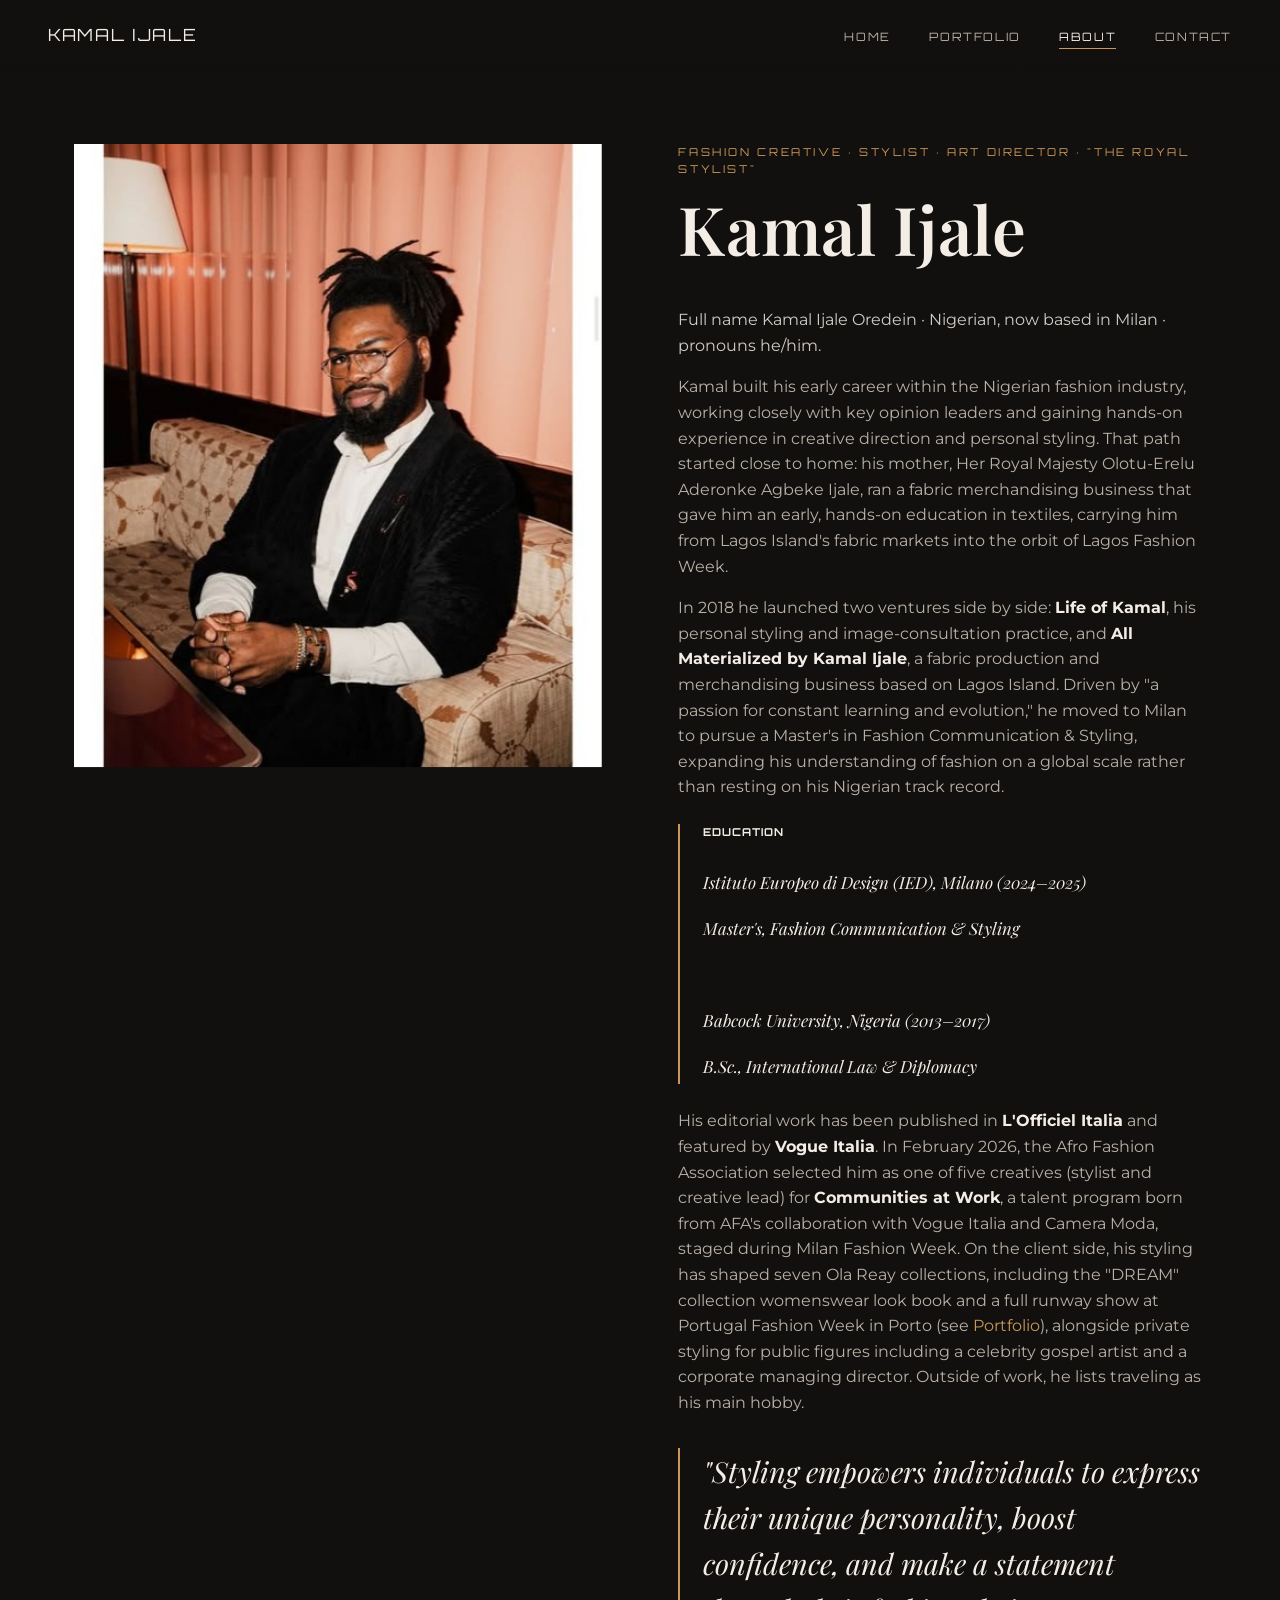
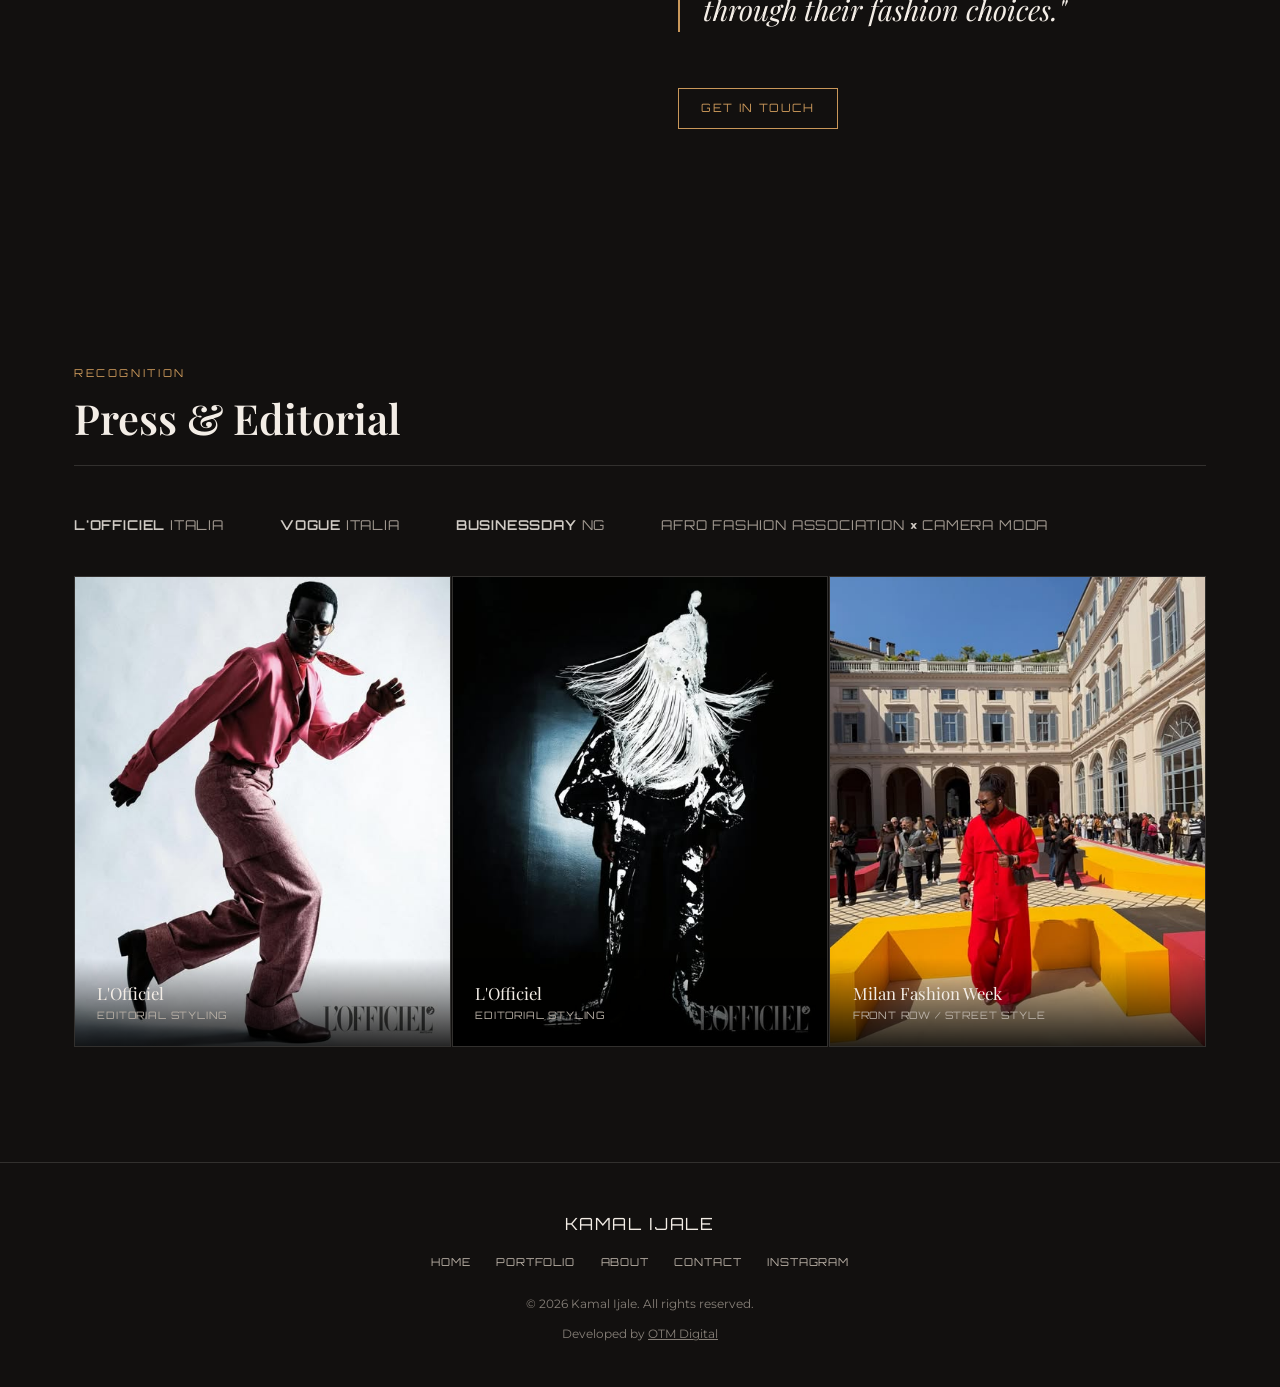
==== about.html @ d82d4bd0 "Remove internal sourcing/placeholder notes from public pages This site is becoming the official kama" ====
<!DOCTYPE html>
<html lang="en">
<head>
<meta charset="UTF-8">
<meta name="viewport" content="width=device-width, initial-scale=1.0">
<title>About Kamal Ijale</title>
<meta name="description" content="Kamal Ijale Oredein, known as 'The Royal Stylist,' is a Milan &amp; Lagos-based fashion creative, stylist and art director. Babcock University graduate, founder of Life of Kamal and All Materialized, featured in L'Officiel, Vogue Italia and BusinessDay NG.">
<link rel="preconnect" href="https://fonts.googleapis.com">
<link rel="preconnect" href="https://fonts.gstatic.com" crossorigin>
<link href="https://fonts.googleapis.com/css2?family=Playfair+Display:wght@500;600;700&family=Montserrat:wght@400;500;600&family=Orbitron:wght@500;600;700&display=swap" rel="stylesheet">
<link rel="icon" href="favicon.ico" sizes="any">
<link rel="icon" type="image/png" sizes="32x32" href="assets/favicon/favicon-32.png">
<link rel="icon" type="image/png" sizes="16x16" href="assets/favicon/favicon-16.png">
<link rel="apple-touch-icon" href="assets/favicon/apple-touch-icon.png">
<link rel="stylesheet" href="assets/css/style.css">
</head>
<body>

<header class="site-header is-solid">
  <a href="index.html" class="brand">Kamal Ijale</a>
  <nav>
    <ul class="nav-links">
      <li><a href="index.html">Home</a></li>
      <li><a href="portfolio.html">Portfolio</a></li>
      <li><a href="about.html" class="active">About</a></li>
      <li><a href="contact.html">Contact</a></li>
    </ul>
  </nav>
  <button class="nav-toggle" aria-label="Open menu" aria-expanded="false">☰</button>
</header>

<section style="padding-top:9rem;">
  <div class="container split">
    <img src="assets/img/kamal-portrait.jpeg" alt="Kamal Ijale, portrait from his Vogue Italia feature" loading="lazy">
    <div>
      <span class="eyebrow">Fashion Creative · Stylist · Art Director · "The Royal Stylist"</span>
      <h1>Kamal Ijale</h1>
      <p style="color:var(--ink); opacity:0.85;">Full name Kamal Ijale Oredein · Nigerian, now based in Milan · pronouns he/him.</p>

      <p>Kamal built his early career within the Nigerian fashion industry, working closely with key opinion leaders and gaining hands-on experience in creative direction and personal styling. That path started close to home: his mother, Her Royal Majesty Olotu-Erelu Aderonke Agbeke Ijale, ran a fabric merchandising business that gave him an early, hands-on education in textiles, carrying him from Lagos Island's fabric markets into the orbit of Lagos Fashion Week.</p>

      <p>In 2018 he launched two ventures side by side: <strong style="color:var(--ink);">Life of Kamal</strong>, his personal styling and image-consultation practice, and <strong style="color:var(--ink);">All Materialized by Kamal Ijale</strong>, a fabric production and merchandising business based on Lagos Island. Driven by "a passion for constant learning and evolution," he moved to Milan to pursue a Master's in Fashion Communication &amp; Styling, expanding his understanding of fashion on a global scale rather than resting on his Nigerian track record.</p>

      <div class="pull-quote" style="margin:1.5rem 0;">
        <strong style="color:var(--ink); display:block; font-family:var(--font-futuristic); font-size:0.68rem; letter-spacing:0.1em; text-transform:uppercase; font-style:normal; margin-bottom:0.8rem;">Education</strong>
        <span style="font-size:1.05rem;">Istituto Europeo di Design (IED), Milano (<em>2024–2025</em>)<br>Master's, Fashion Communication &amp; Styling</span>
        <br><br>
        <span style="font-size:1.05rem;">Babcock University, Nigeria (<em>2013–2017</em>)<br>B.Sc., International Law &amp; Diplomacy</span>
      </div>

      <p>His editorial work has been published in <strong style="color:var(--ink);">L'Officiel Italia</strong> and featured by <strong style="color:var(--ink);">Vogue Italia</strong>. In February 2026, the Afro Fashion Association selected him as one of five creatives (stylist and creative lead) for <strong style="color:var(--ink);">Communities at Work</strong>, a talent program born from AFA's collaboration with Vogue Italia and Camera Moda, staged during Milan Fashion Week. On the client side, his styling has shaped seven Ola Reay collections, including the "DREAM" collection womenswear look book and a full runway show at Portugal Fashion Week in Porto (see <a href="portfolio.html" style="color:var(--accent);">Portfolio</a>), alongside private styling for public figures including a celebrity gospel artist and a corporate managing director. Outside of work, he lists traveling as his main hobby.</p>

      <div class="pull-quote">"Styling empowers individuals to express their unique personality, boost confidence, and make a statement through their fashion choices."</div>

      <a href="contact.html" class="btn btn-accent" style="margin-top:1.5rem;">Get In Touch</a>
    </div>
  </div>
</section>

<section>
  <div class="container">
    <div class="section-head">
      <div>
        <span class="eyebrow">Recognition</span>
        <h2>Press &amp; Editorial</h2>
      </div>
    </div>
    <div class="press-strip" style="margin-bottom:2.5rem;">
      <span class="press-mark"><strong>L'OFFICIEL</strong> ITALIA</span>
      <span class="press-mark"><strong>VOGUE</strong> ITALIA</span>
      <span class="press-mark"><strong>BUSINESSDAY</strong> NG</span>
      <span class="press-mark">AFRO FASHION ASSOCIATION <strong>×</strong> CAMERA MODA</span>
    </div>
    <div class="work-grid">
      <a class="work-card" href="https://www.lofficielitalia.com/uomo/i-migliori-editoriali-moda-uomo-ied-milano-2025-styling" target="_blank" rel="noopener">
        <img src="assets/img/instagram/ig-01-jan05-a.jpg" alt="L'Officiel editorial styling" loading="lazy">
        <div class="work-caption">
          <div class="name">L'Officiel</div>
          <div class="role">Editorial Styling</div>
        </div>
      </a>
      <a class="work-card" href="https://www.lofficielitalia.com/uomo/i-migliori-editoriali-moda-uomo-ied-milano-2025-styling" target="_blank" rel="noopener">
        <img src="assets/img/instagram/ig-09-jan06-b.jpg" alt="L'Officiel editorial styling" loading="lazy">
        <div class="work-caption">
          <div class="name">L'Officiel</div>
          <div class="role">Editorial Styling</div>
        </div>
      </a>
      <a class="work-card" href="https://www.instagram.com/kamal.ijale/" target="_blank" rel="noopener">
        <img src="assets/img/instagram/ig-04-apr26.jpg" alt="Milan Fashion Week" loading="lazy">
        <div class="work-caption">
          <div class="name">Milan Fashion Week</div>
          <div class="role">Front Row / Street Style</div>
        </div>
      </a>
    </div>
  </div>
</section>

<footer class="site-footer">
  <div class="container">
    <span class="brand">Kamal Ijale</span>
    <ul class="foot-links">
      <li><a href="index.html">Home</a></li>
      <li><a href="portfolio.html">Portfolio</a></li>
      <li><a href="about.html">About</a></li>
      <li><a href="contact.html">Contact</a></li>
      <li><a href="https://www.instagram.com/kamal.ijale/" target="_blank" rel="noopener">Instagram</a></li>
    </ul>
    <p class="fine-print">© <span id="year"></span> Kamal Ijale. All rights reserved.</p>
    <p class="fine-print">Developed by <a href="https://www.otmdigital.online" target="_blank" rel="noopener" style="color:var(--ink-muted); text-decoration:underline;">OTM Digital</a></p>
  </div>
</footer>

<script>document.getElementById('year').textContent = new Date().getFullYear();</script>
<script src="assets/js/main.js"></script>
</body>
</html>
---- assets/css/style.css ----
/* ==========================================================================
   KAMAL IJALE — modernized static rebuild
   Design system:
   - Palette: near-black ground (#12100f), warm off-white text (#f3ede6),
     terracotta/gold accent (#c9975a), muted graphite for secondary text.
   - Type: "Playfair Display" (display/headlines) + "Montserrat" (body/UI)
     — carried over from the original Astra/Elementor build's font choices —
     plus "Orbitron" as a futuristic accent face on UI chrome (nav, labels,
     buttons, stat numbers) for a high-fashion-meets-tech edge.
   - Editorial, full-bleed photography, generous whitespace, thin rules.
   ========================================================================== */

:root {
  --ground: #12100f;
  --ground-raised: #1a1613;
  --ink: #f3ede6;
  --ink-muted: #b9b0a6;
  --accent: #c9975a;
  --rule: rgba(243, 237, 230, 0.14);
  --font-display: "Playfair Display", "Times New Roman", serif;
  --font-body: "Montserrat", -apple-system, BlinkMacSystemFont, sans-serif;
  --font-futuristic: "Orbitron", "Montserrat", -apple-system, sans-serif;
  --container: 1180px;
}

* { box-sizing: border-box; }
html { scroll-behavior: smooth; }

body {
  margin: 0;
  background: var(--ground);
  color: var(--ink);
  font-family: var(--font-body);
  font-weight: 400;
  line-height: 1.6;
  -webkit-font-smoothing: antialiased;
}

img { max-width: 100%; display: block; }

a { color: inherit; text-decoration: none; }

.container {
  max-width: var(--container);
  margin: 0 auto;
  padding: 0 1.5rem;
}

h1, h2, h3, h4 {
  font-family: var(--font-display);
  font-weight: 600;
  line-height: 1.15;
  margin: 0 0 0.6em;
}

h1 { font-size: clamp(2.4rem, 6vw, 4.2rem); letter-spacing: 0.01em; }
h2 { font-size: clamp(1.8rem, 3.6vw, 2.6rem); }
h3 { font-size: 1.25rem; }

p { margin: 0 0 1em; color: var(--ink-muted); }

.eyebrow {
  display: inline-block;
  font-family: var(--font-futuristic);
  font-size: 0.68rem;
  letter-spacing: 0.24em;
  text-transform: uppercase;
  color: var(--accent);
  margin-bottom: 1em;
}

.btn {
  display: inline-flex;
  align-items: center;
  gap: 0.6em;
  padding: 0.9em 1.9em;
  border: 1px solid var(--ink);
  color: var(--ink);
  font-family: var(--font-futuristic);
  font-size: 0.72rem;
  letter-spacing: 0.14em;
  text-transform: uppercase;
  transition: background 0.25s ease, color 0.25s ease, border-color 0.25s ease;
}
.btn:hover { background: var(--ink); color: var(--ground); }
.btn-accent { border-color: var(--accent); color: var(--accent); }
.btn-accent:hover { background: var(--accent); color: var(--ground); border-color: var(--accent); }

/* ---------- Header ---------- */
.site-header {
  position: fixed;
  top: 0; left: 0; right: 0;
  z-index: 100;
  display: flex;
  align-items: center;
  justify-content: space-between;
  padding: 1.4rem clamp(1.5rem, 4vw, 3rem);
  background: linear-gradient(to bottom, rgba(18,16,15,0.85), transparent);
}
.site-header.is-solid { background: var(--ground); border-bottom: 1px solid var(--rule); }

.brand {
  font-family: var(--font-futuristic);
  font-size: 1.05rem;
  letter-spacing: 0.1em;
  text-transform: uppercase;
}

.nav-links {
  display: flex;
  gap: 2.4rem;
  list-style: none;
  margin: 0; padding: 0;
}
.nav-links a {
  font-family: var(--font-futuristic);
  font-size: 0.72rem;
  letter-spacing: 0.14em;
  text-transform: uppercase;
  color: var(--ink-muted);
  padding-bottom: 4px;
  border-bottom: 1px solid transparent;
}
.nav-links a:hover, .nav-links a.active {
  color: var(--ink);
  border-color: var(--accent);
}

.nav-toggle {
  display: none;
  background: none; border: none; color: var(--ink);
  font-size: 1.6rem; cursor: pointer;
}

@media (max-width: 860px) {
  .nav-links {
    position: fixed;
    inset: 0;
    background: var(--ground);
    flex-direction: column;
    align-items: center;
    justify-content: center;
    gap: 2rem;
    transform: translateY(-100%);
    transition: transform 0.35s ease;
  }
  .nav-links.is-open { transform: translateY(0); }
  .nav-links a { font-size: 1rem; }
  .nav-toggle { display: block; z-index: 101; }
}

/* ---------- Hero ---------- */
/* hero.jpeg (1440x1920, portrait) is Kamal mid-stride in a fringed knit and
   white eyelet trousers, from his own Instagram carousel. He sits slightly
   right of center horizontally (~64%) with his face/torso around 20-30%
   down the frame. On wide desktop viewports the crop is height-constrained
   (shows a horizontal band); "60% 28%" keeps that band on his face rather
   than the ceiling rig above or his legs below. On tall mobile viewports
   the crop is width-constrained instead, and 60% keeps him just off-center
   rather than dead-centered. */
.hero {
  position: relative;
  min-height: 100vh;
  display: flex;
  align-items: flex-end;
  background-size: cover;
  background-position: 60% 28%;
  overflow: hidden;
}
.hero::after {
  content: "";
  position: absolute; inset: 0;
  background: linear-gradient(to top, rgba(18,16,15,0.96) 0%, rgba(18,16,15,0.55) 55%, rgba(18,16,15,0.6) 100%);
}
.hero-content {
  position: relative;
  z-index: 2;
  padding: 0 clamp(1.5rem, 4vw, 3rem) 5rem;
  max-width: 760px;
}
.hero-content .eyebrow {
  color: var(--accent);
  text-shadow: 0 2px 10px rgba(0, 0, 0, 0.9), 0 0 2px rgba(0, 0, 0, 0.85);
}
.hero-content p { color: var(--ink); opacity: 0.85; max-width: 46ch; }

/* ---------- Section scaffolding ---------- */
section { padding: clamp(4rem, 9vw, 7.5rem) 0; }
.section-head {
  display: flex;
  flex-wrap: wrap;
  align-items: flex-end;
  justify-content: space-between;
  gap: 1.5rem;
  margin-bottom: 3rem;
  border-bottom: 1px solid var(--rule);
  padding-bottom: 1.5rem;
}
.section-head h2 { margin: 0; }

/* ---------- Testimonials ---------- */
.testimonial-grid {
  display: grid;
  grid-template-columns: repeat(3, 1fr);
  gap: 2.5rem;
}
.testimonial-card {
  border-top: 2px solid var(--accent);
  padding-top: 1.4rem;
}
.testimonial-card .rating {
  font-family: var(--font-futuristic);
  font-size: 0.72rem;
  letter-spacing: 0.1em;
  color: var(--accent);
  margin-bottom: 1rem;
  display: block;
}
.testimonial-card .quote {
  font-family: var(--font-display);
  font-style: italic;
  font-size: 1.05rem;
  line-height: 1.5;
  color: var(--ink);
  margin-bottom: 1.2rem;
}
.testimonial-card .author {
  font-family: var(--font-futuristic);
  font-size: 0.68rem;
  letter-spacing: 0.08em;
  text-transform: uppercase;
  color: var(--ink-muted);
}
@media (max-width: 860px) {
  .testimonial-grid { grid-template-columns: 1fr; gap: 2rem; }
}

/* ---------- Client / work grid ---------- */
/* Note: the container has no background of its own (an odd item count would
   otherwise leave a trailing empty grid cell showing a stray colored box —
   the divider lines below come from each card's own border instead). */
.work-grid {
  display: grid;
  grid-template-columns: repeat(3, 1fr);
  gap: 1px;
}
.work-card {
  position: relative;
  background: var(--ground);
  aspect-ratio: 4 / 5;
  overflow: hidden;
  border: 1px solid var(--rule);
}
.work-card img {
  width: 100%; height: 100%; object-fit: cover;
  transition: transform 0.6s ease;
}
.work-card:hover img { transform: scale(1.06); }
.work-card .work-caption {
  position: absolute; left: 0; right: 0; bottom: 0;
  padding: 1.4rem;
  background: linear-gradient(to top, rgba(0,0,0,0.85), transparent);
}
.work-caption .name { font-family: var(--font-display); font-size: 1.05rem; }
.work-caption .role { font-family: var(--font-futuristic); font-size: 0.64rem; letter-spacing: 0.08em; text-transform: uppercase; color: var(--ink-muted); }

@media (max-width: 900px) {
  .work-grid { grid-template-columns: repeat(2, 1fr); }
}
@media (max-width: 560px) {
  .work-grid { grid-template-columns: 1fr; }
}

/* ---------- Portfolio filter (portfolio page) ---------- */
.filter-bar {
  display: flex;
  flex-wrap: wrap;
  gap: 0.6rem 1rem;
  margin-bottom: 2.5rem;
}
.filter-bar button {
  background: none;
  border: 1px solid var(--rule);
  color: var(--ink-muted);
  font-family: var(--font-futuristic);
  font-size: 0.66rem;
  letter-spacing: 0.1em;
  text-transform: uppercase;
  padding: 0.6em 1.2em;
  cursor: pointer;
  transition: border-color 0.2s ease, color 0.2s ease;
}
.filter-bar button.active,
.filter-bar button:hover { color: var(--ink); border-color: var(--accent); }

/* ---------- About / split layout ---------- */
/* align-items:start (not center) so the image sits flush with the top of
   the text column instead of being vertically centered against it — on
   longer bios (About page) a centered short image drifts noticeably far
   down the section. The image also sticks while the text scrolls past it,
   on viewports tall enough to fit it. */
.split {
  display: grid;
  grid-template-columns: 1fr 1fr;
  gap: clamp(2rem, 6vw, 5rem);
  align-items: start;
}
.split img {
  width: 100%;
  position: sticky;
  top: 6rem;
}
@media (max-width: 860px) {
  .split { grid-template-columns: 1fr; }
  .split img { position: static; }
}

.placeholder-note {
  border: 1px dashed var(--rule);
  padding: 1.2rem 1.4rem;
  font-size: 0.85rem;
  color: var(--ink-muted);
  background: var(--ground-raised);
}

/* ---------- Contact ---------- */
.contact-grid {
  display: grid;
  grid-template-columns: 1fr 1fr;
  gap: clamp(2rem, 6vw, 5rem);
}
@media (max-width: 860px) {
  .contact-grid { grid-template-columns: 1fr; }
}
.contact-item { margin-bottom: 2rem; }
.contact-item .label {
  font-family: var(--font-futuristic);
  font-size: 0.66rem; letter-spacing: 0.14em; text-transform: uppercase;
  color: var(--accent); margin-bottom: 0.4em; display: block;
}

form.contact-form { display: flex; flex-direction: column; gap: 1.2rem; }
form.contact-form label {
  font-family: var(--font-futuristic);
  font-size: 0.66rem; letter-spacing: 0.1em; text-transform: uppercase; color: var(--ink-muted);
}
form.contact-form input,
form.contact-form textarea {
  width: 100%;
  background: var(--ground-raised);
  border: 1px solid var(--rule);
  color: var(--ink);
  font-family: var(--font-body);
  padding: 0.9em 1em;
  margin-top: 0.5em;
}
form.contact-form input:focus,
form.contact-form textarea:focus {
  outline: none;
  border-color: var(--accent);
}
form.contact-form button { align-self: flex-start; cursor: pointer; }
.form-status { font-size: 0.85rem; color: var(--accent); min-height: 1.2em; }

/* ---------- Stats strip ---------- */
.stats-strip {
  display: flex;
  flex-wrap: wrap;
  gap: 2.5rem 4rem;
  padding: 2rem 0;
  border-top: 1px solid var(--rule);
  border-bottom: 1px solid var(--rule);
}
.stat { min-width: 140px; }
.stat .stat-num {
  font-family: var(--font-futuristic);
  font-size: 1.9rem;
  color: var(--accent);
  display: block;
}
.stat .stat-label {
  font-family: var(--font-futuristic);
  font-size: 0.66rem;
  letter-spacing: 0.1em;
  text-transform: uppercase;
  color: var(--ink-muted);
}

/* ---------- Press marks ---------- */
.press-strip {
  display: flex;
  flex-wrap: wrap;
  align-items: center;
  gap: 2.5rem 3.5rem;
}
.press-mark {
  font-family: var(--font-futuristic);
  font-size: 0.85rem;
  letter-spacing: 0.06em;
  color: var(--ink-muted);
  opacity: 0.85;
  white-space: nowrap;
}
.press-mark strong { color: var(--ink); font-weight: 600; }

/* ---------- Services ---------- */
.services-grid {
  display: grid;
  grid-template-columns: repeat(3, 1fr);
  gap: 2.5rem;
}
.service-card {
  border-top: 2px solid var(--accent);
  padding-top: 1.4rem;
}
.service-card .num {
  font-family: var(--font-futuristic);
  color: var(--ink-muted);
  font-size: 0.85rem;
  opacity: 0.6;
}
@media (max-width: 860px) {
  .services-grid { grid-template-columns: 1fr; gap: 2rem; }
}

/* ---------- Instagram grid ---------- */
/* Same fix as .work-grid above: no container background, so a non-multiple
   photo count (5 photos in a 2-col mobile layout, etc.) never leaves a
   stray colored box in the trailing empty cell. */
.instagram-grid {
  display: grid;
  grid-template-columns: repeat(5, 1fr);
  gap: 1px;
}
.instagram-grid .ig-card {
  position: relative;
  aspect-ratio: 1 / 1;
  overflow: hidden;
  background: var(--ground);
  border: 1px solid var(--rule);
}
.instagram-grid .ig-card img {
  width: 100%; height: 100%; object-fit: cover;
  transition: transform 0.5s ease, opacity 0.5s ease;
}
.instagram-grid .ig-card:hover img { transform: scale(1.08); opacity: 0.85; }
.instagram-grid .ig-card::after {
  content: "↗ Instagram";
  position: absolute; inset: auto 0 0.8rem 0;
  text-align: center;
  font-size: 0.68rem;
  letter-spacing: 0.08em;
  text-transform: uppercase;
  color: var(--ink);
  opacity: 0;
  transition: opacity 0.3s ease;
}
.instagram-grid .ig-card:hover::after { opacity: 1; }

@media (max-width: 900px) {
  .instagram-grid { grid-template-columns: repeat(3, 1fr); }
}
@media (max-width: 560px) {
  .instagram-grid { grid-template-columns: repeat(2, 1fr); }
}

/* ---------- Pull quote ---------- */
.pull-quote {
  font-family: var(--font-display);
  font-size: clamp(1.3rem, 2.6vw, 1.8rem);
  color: var(--ink);
  border-left: 2px solid var(--accent);
  padding-left: 1.4rem;
  margin: 2rem 0;
  font-style: italic;
}

/* ---------- Footer ---------- */
footer.site-footer {
  border-top: 1px solid var(--rule);
  padding: 3rem 0 2rem;
  text-align: center;
}
footer.site-footer .brand { display: block; margin-bottom: 1rem; }
footer.site-footer .foot-links {
  display: flex; justify-content: center; gap: 1.6rem;
  list-style: none; padding: 0; margin: 0 0 1.5rem;
  font-family: var(--font-futuristic);
  font-size: 0.68rem; letter-spacing: 0.08em; text-transform: uppercase;
  color: var(--ink-muted);
}
footer.site-footer .fine-print {
  font-size: 0.72rem; color: var(--ink-muted); opacity: 0.7;
}
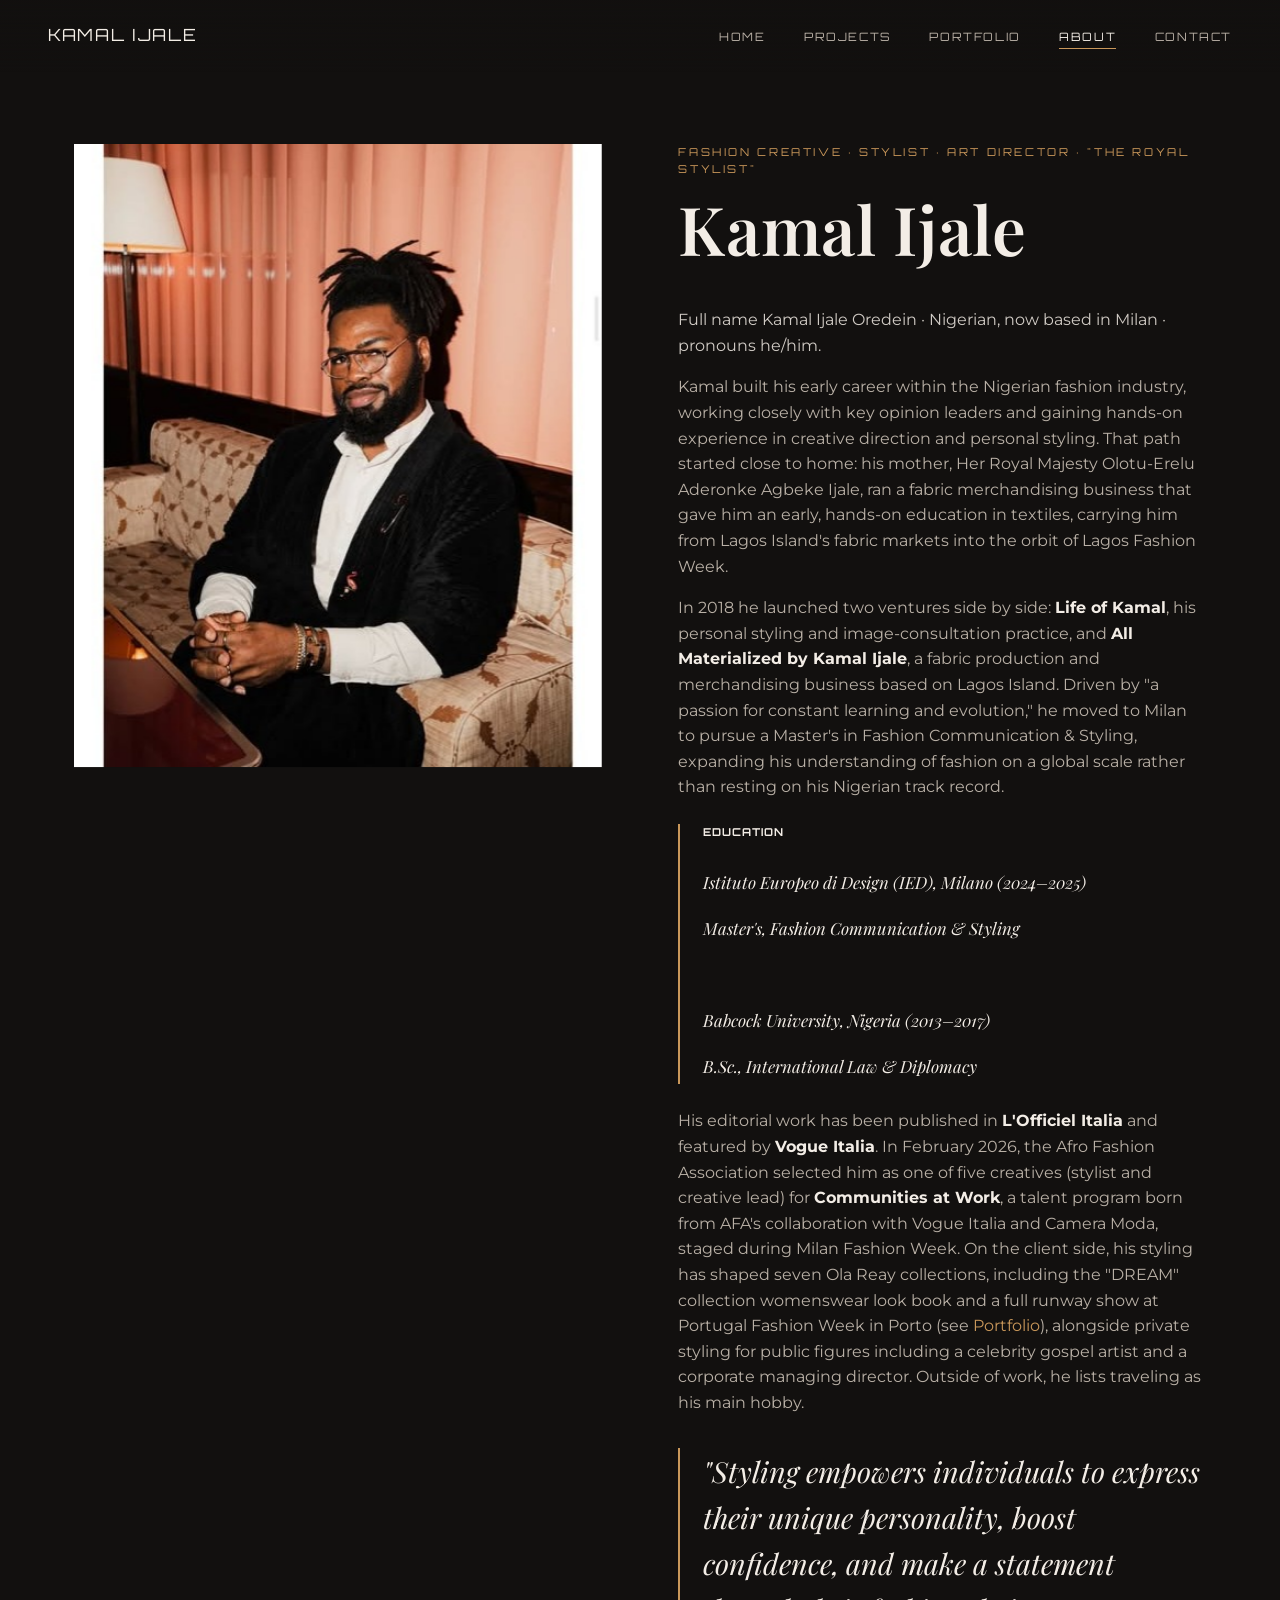
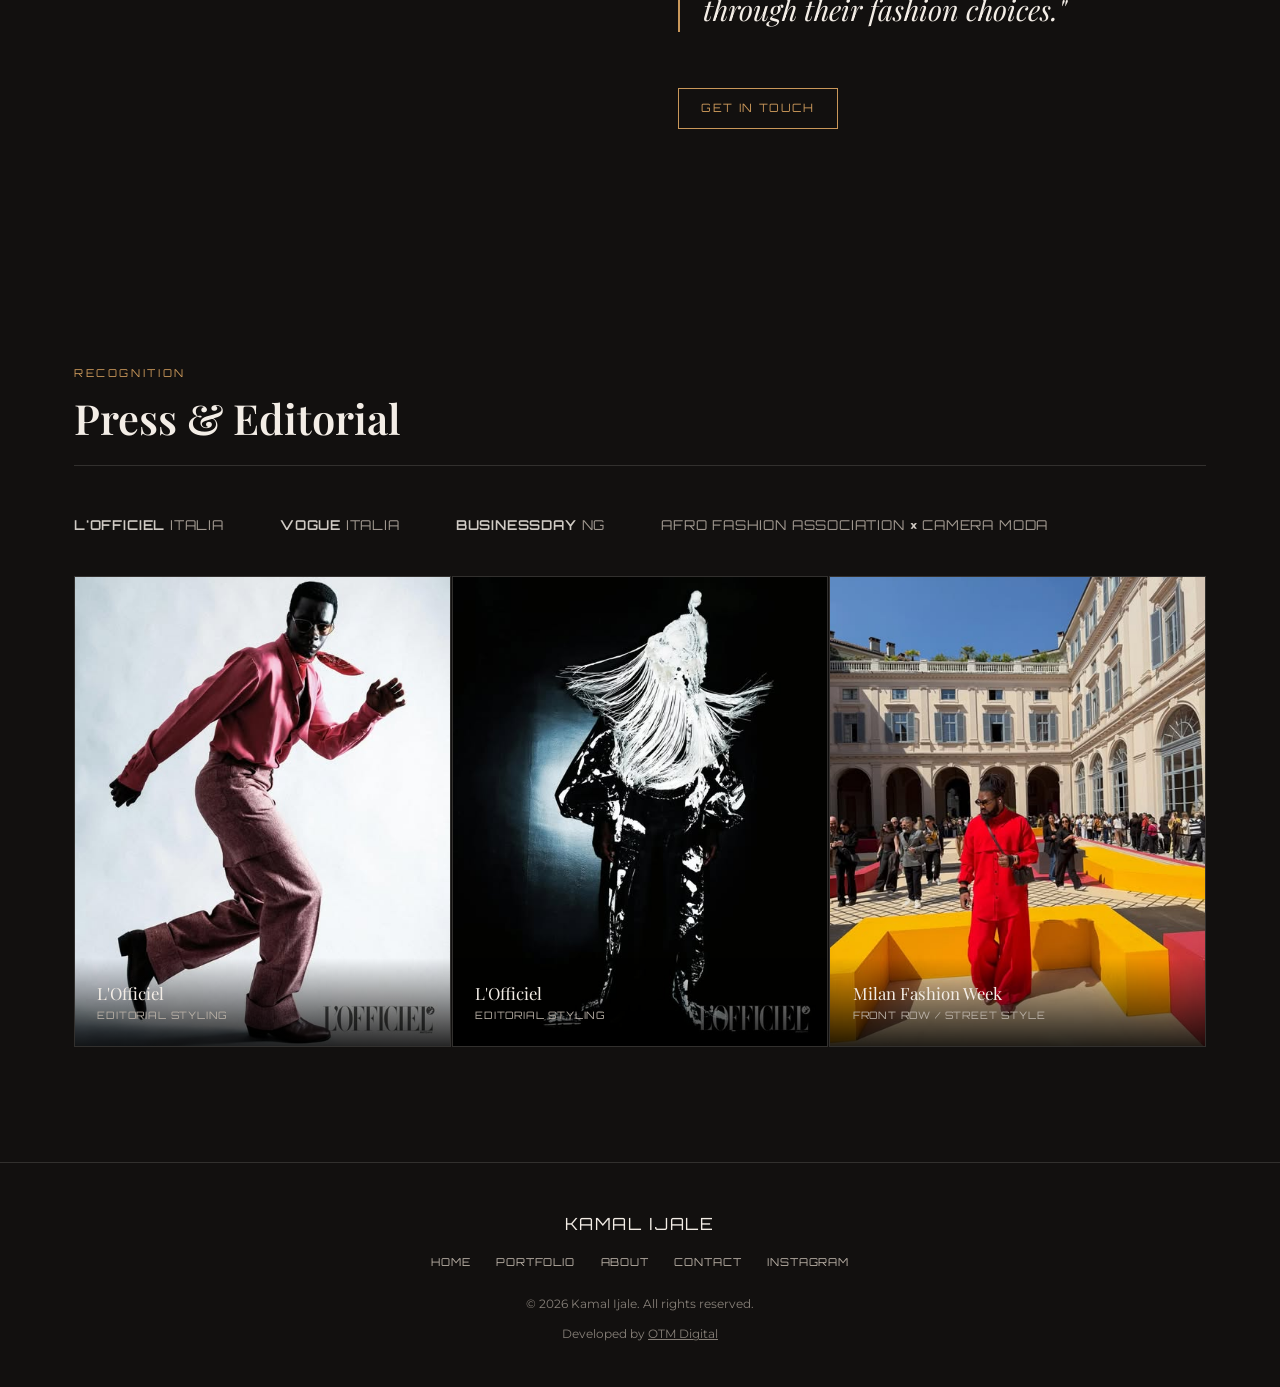
==== commit 6b37a96f: "Add Projects dropdown to navbar (L'Officiel, Vogue, Brands, Personal Style) - Add a 'Projects' item " ====
--- a/about.html
+++ b/about.html
@@ -21,6 +21,15 @@
   <nav>
     <ul class="nav-links">
       <li><a href="index.html">Home</a></li>
+      <li class="has-dropdown">
+        <a href="index.html#l-officiel">Projects</a>
+        <ul class="dropdown-menu">
+          <li><a href="index.html#l-officiel">L'Officiel</a></li>
+          <li><a href="index.html#vogue">Vogue</a></li>
+          <li><a href="index.html#brands">Brands</a></li>
+          <li><a href="index.html#personal-style">Personal Style</a></li>
+        </ul>
+      </li>
       <li><a href="portfolio.html">Portfolio</a></li>
       <li><a href="about.html" class="active">About</a></li>
       <li><a href="contact.html">Contact</a></li>
--- a/assets/css/style.css
+++ b/assets/css/style.css
@@ -125,6 +125,30 @@
   color: var(--ink);
   border-color: var(--accent);
 }
+
+.has-dropdown { position: relative; }
+.dropdown-menu {
+  list-style: none;
+  margin: 0; padding: 0.9rem 1.2rem;
+  position: absolute;
+  top: 100%;
+  left: 50%;
+  transform: translateX(-50%) translateY(6px);
+  display: flex;
+  flex-direction: column;
+  gap: 0.8rem;
+  min-width: 170px;
+  background: var(--ground);
+  border: 1px solid var(--rule);
+  opacity: 0;
+  visibility: hidden;
+  transition: opacity 0.15s ease;
+}
+.has-dropdown:hover .dropdown-menu {
+  opacity: 1;
+  visibility: visible;
+}
+.dropdown-menu a { font-size: 0.68rem; white-space: nowrap; }
 
 .nav-toggle {
   display: none;
@@ -147,6 +171,19 @@
   .nav-links.is-open { transform: translateY(0); }
   .nav-links a { font-size: 1rem; }
   .nav-toggle { display: block; z-index: 101; }
+  .has-dropdown { text-align: center; }
+  .dropdown-menu {
+    position: static;
+    transform: none;
+    opacity: 1;
+    visibility: visible;
+    border: none;
+    background: none;
+    padding: 1rem 0 0;
+    align-items: center;
+    gap: 1rem;
+  }
+  .dropdown-menu a { font-size: 0.85rem; color: var(--ink-muted); }
 }
 
 /* ---------- Hero ---------- */
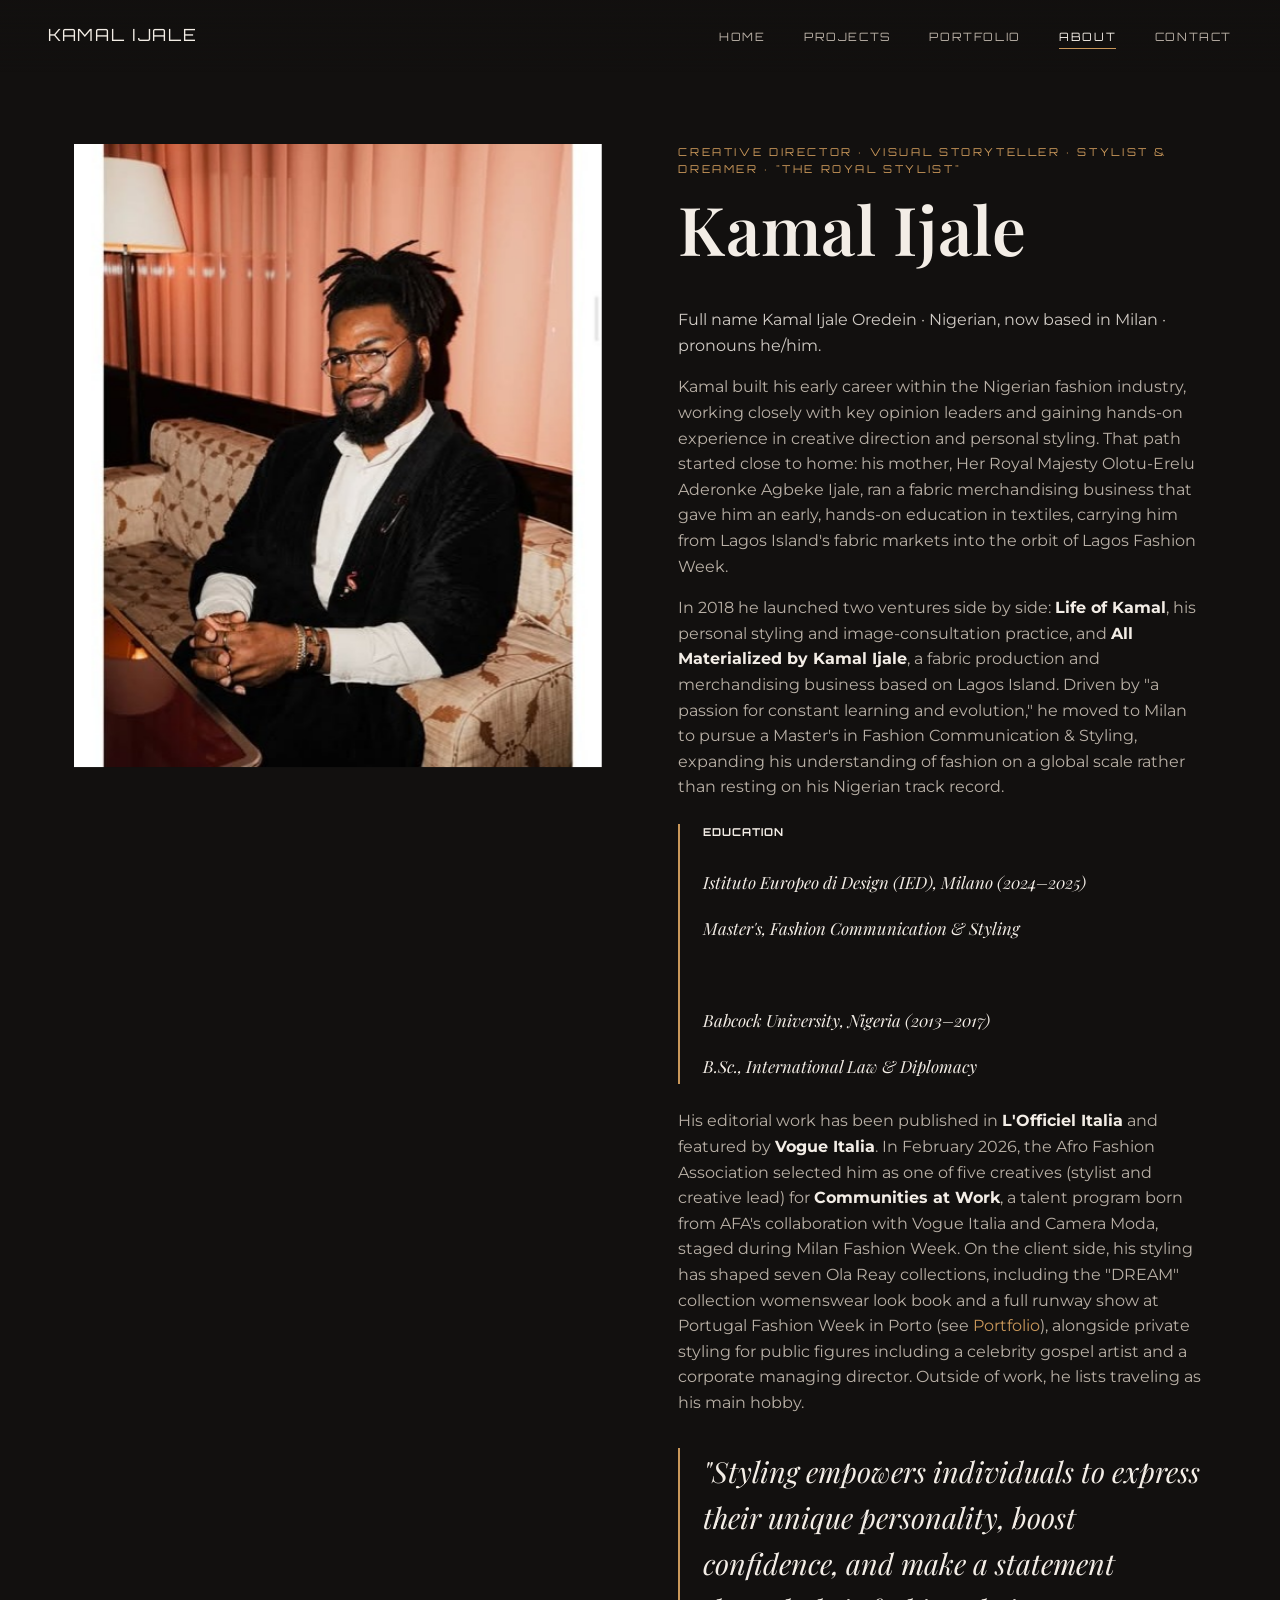
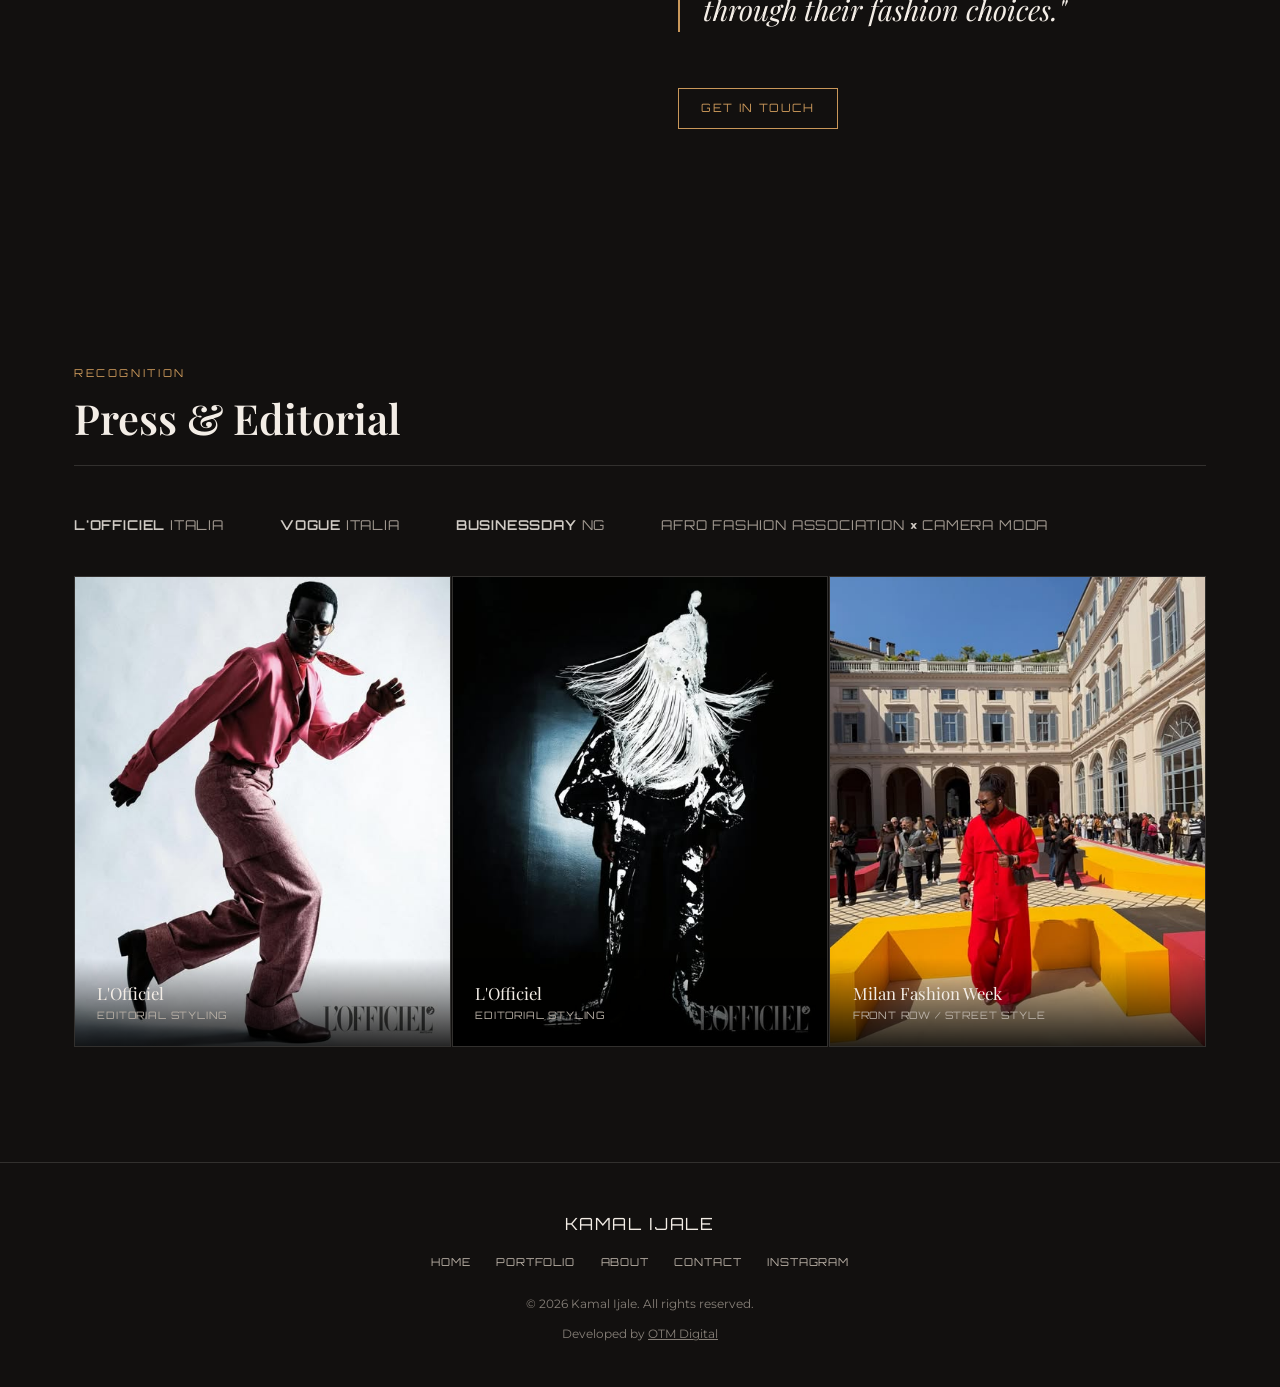
==== commit 8f55a420: "Update hero/about tagline to Creative Director / Visual Storyteller / Stylist & Dreamer Co-Authored-" ====
--- a/about.html
+++ b/about.html
@@ -42,7 +42,7 @@
   <div class="container split">
     <img src="assets/img/kamal-portrait.jpeg" alt="Kamal Ijale, portrait from his Vogue Italia feature" loading="lazy">
     <div>
-      <span class="eyebrow">Fashion Creative · Stylist · Art Director · "The Royal Stylist"</span>
+      <span class="eyebrow">Creative Director · Visual Storyteller · Stylist &amp; Dreamer · "The Royal Stylist"</span>
       <h1>Kamal Ijale</h1>
       <p style="color:var(--ink); opacity:0.85;">Full name Kamal Ijale Oredein · Nigerian, now based in Milan · pronouns he/him.</p>
 
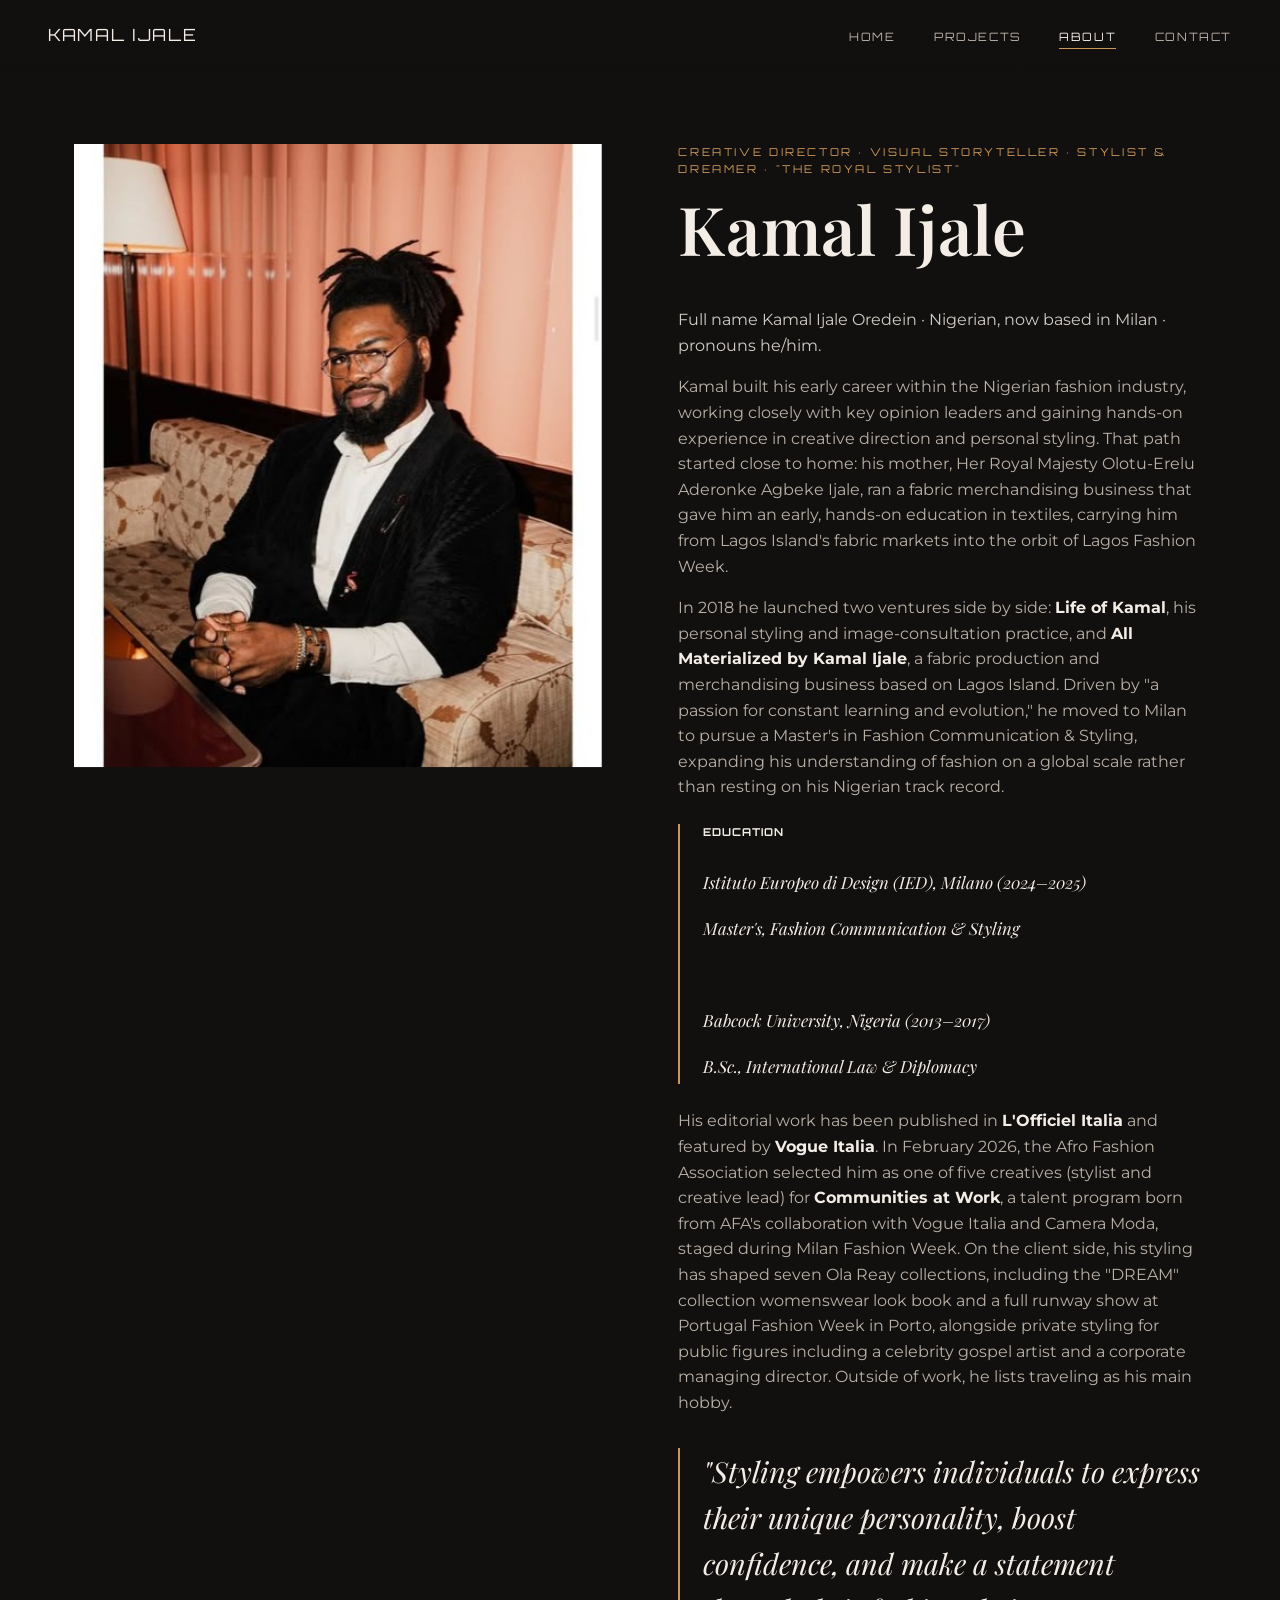
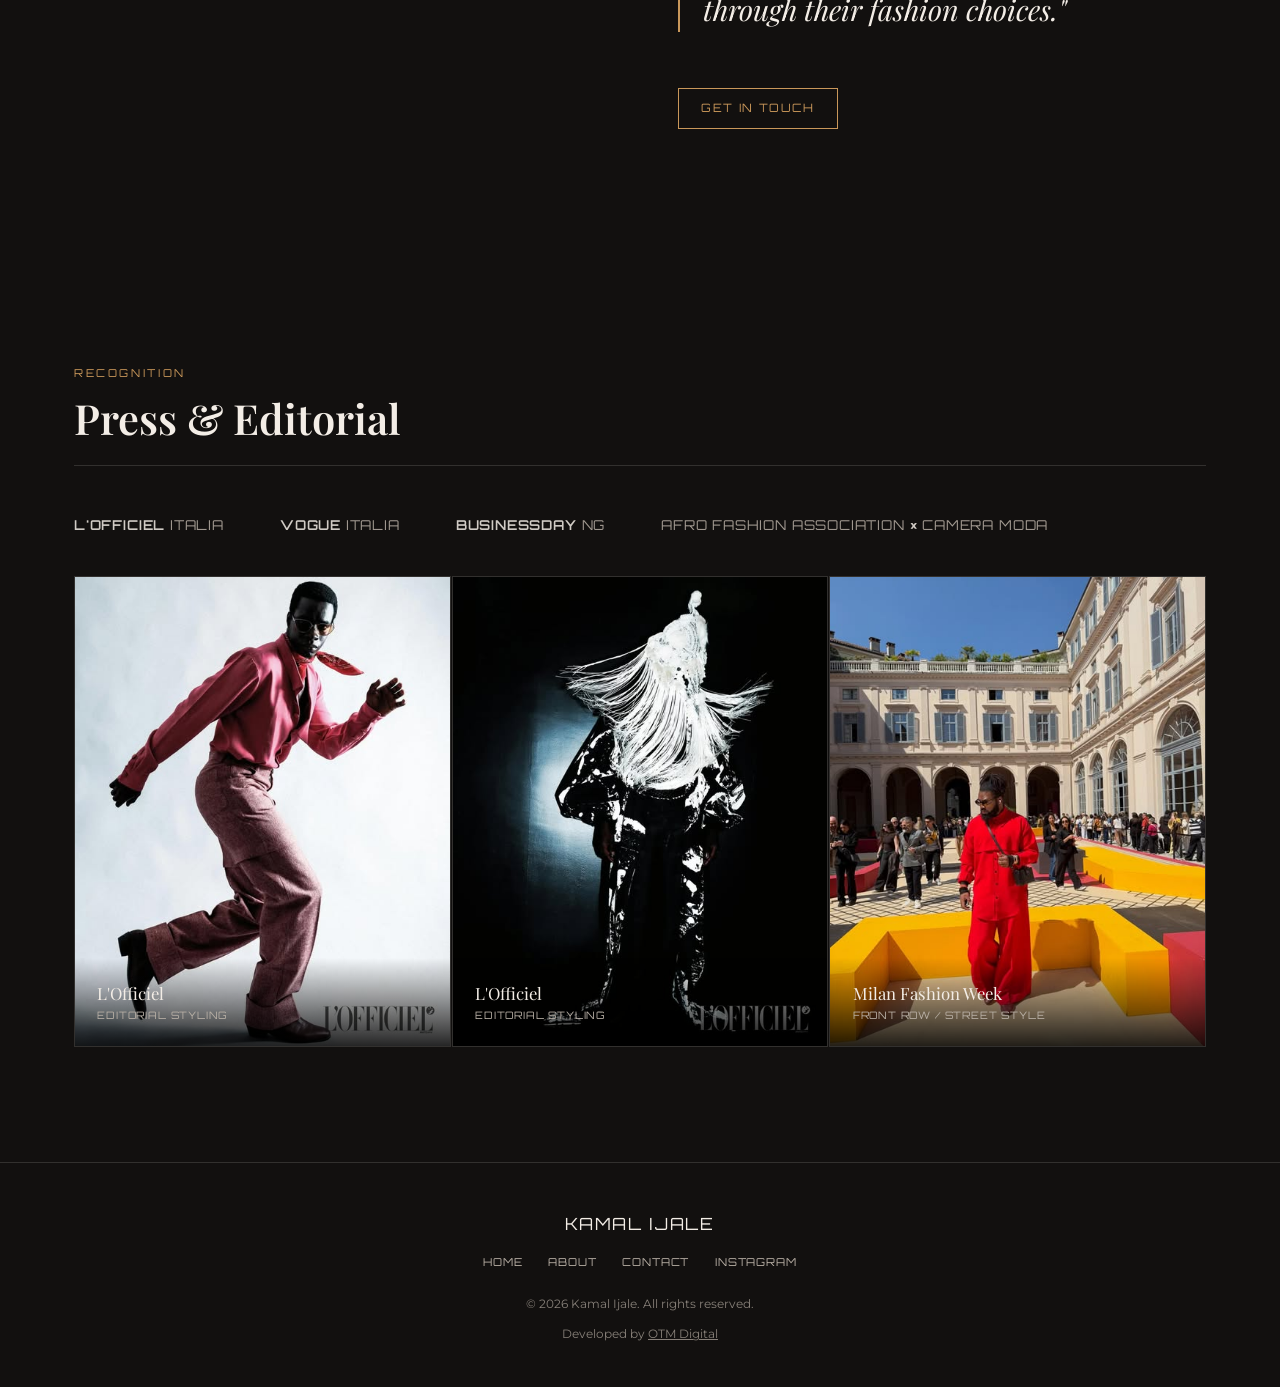
==== commit f8a84955: "Remove Portfolio page from the site - Delete portfolio.html entirely (full runway/collections/editor" ====
--- a/about.html
+++ b/about.html
@@ -30,7 +30,6 @@
           <li><a href="index.html#personal-style">Personal Style</a></li>
         </ul>
       </li>
-      <li><a href="portfolio.html">Portfolio</a></li>
       <li><a href="about.html" class="active">About</a></li>
       <li><a href="contact.html">Contact</a></li>
     </ul>
@@ -57,7 +56,7 @@
         <span style="font-size:1.05rem;">Babcock University, Nigeria (<em>2013–2017</em>)<br>B.Sc., International Law &amp; Diplomacy</span>
       </div>
 
-      <p>His editorial work has been published in <strong style="color:var(--ink);">L'Officiel Italia</strong> and featured by <strong style="color:var(--ink);">Vogue Italia</strong>. In February 2026, the Afro Fashion Association selected him as one of five creatives (stylist and creative lead) for <strong style="color:var(--ink);">Communities at Work</strong>, a talent program born from AFA's collaboration with Vogue Italia and Camera Moda, staged during Milan Fashion Week. On the client side, his styling has shaped seven Ola Reay collections, including the "DREAM" collection womenswear look book and a full runway show at Portugal Fashion Week in Porto (see <a href="portfolio.html" style="color:var(--accent);">Portfolio</a>), alongside private styling for public figures including a celebrity gospel artist and a corporate managing director. Outside of work, he lists traveling as his main hobby.</p>
+      <p>His editorial work has been published in <strong style="color:var(--ink);">L'Officiel Italia</strong> and featured by <strong style="color:var(--ink);">Vogue Italia</strong>. In February 2026, the Afro Fashion Association selected him as one of five creatives (stylist and creative lead) for <strong style="color:var(--ink);">Communities at Work</strong>, a talent program born from AFA's collaboration with Vogue Italia and Camera Moda, staged during Milan Fashion Week. On the client side, his styling has shaped seven Ola Reay collections, including the "DREAM" collection womenswear look book and a full runway show at Portugal Fashion Week in Porto, alongside private styling for public figures including a celebrity gospel artist and a corporate managing director. Outside of work, he lists traveling as his main hobby.</p>
 
       <div class="pull-quote">"Styling empowers individuals to express their unique personality, boost confidence, and make a statement through their fashion choices."</div>
 
@@ -111,7 +110,6 @@
     <span class="brand">Kamal Ijale</span>
     <ul class="foot-links">
       <li><a href="index.html">Home</a></li>
-      <li><a href="portfolio.html">Portfolio</a></li>
       <li><a href="about.html">About</a></li>
       <li><a href="contact.html">Contact</a></li>
       <li><a href="https://www.instagram.com/kamal.ijale/" target="_blank" rel="noopener">Instagram</a></li>
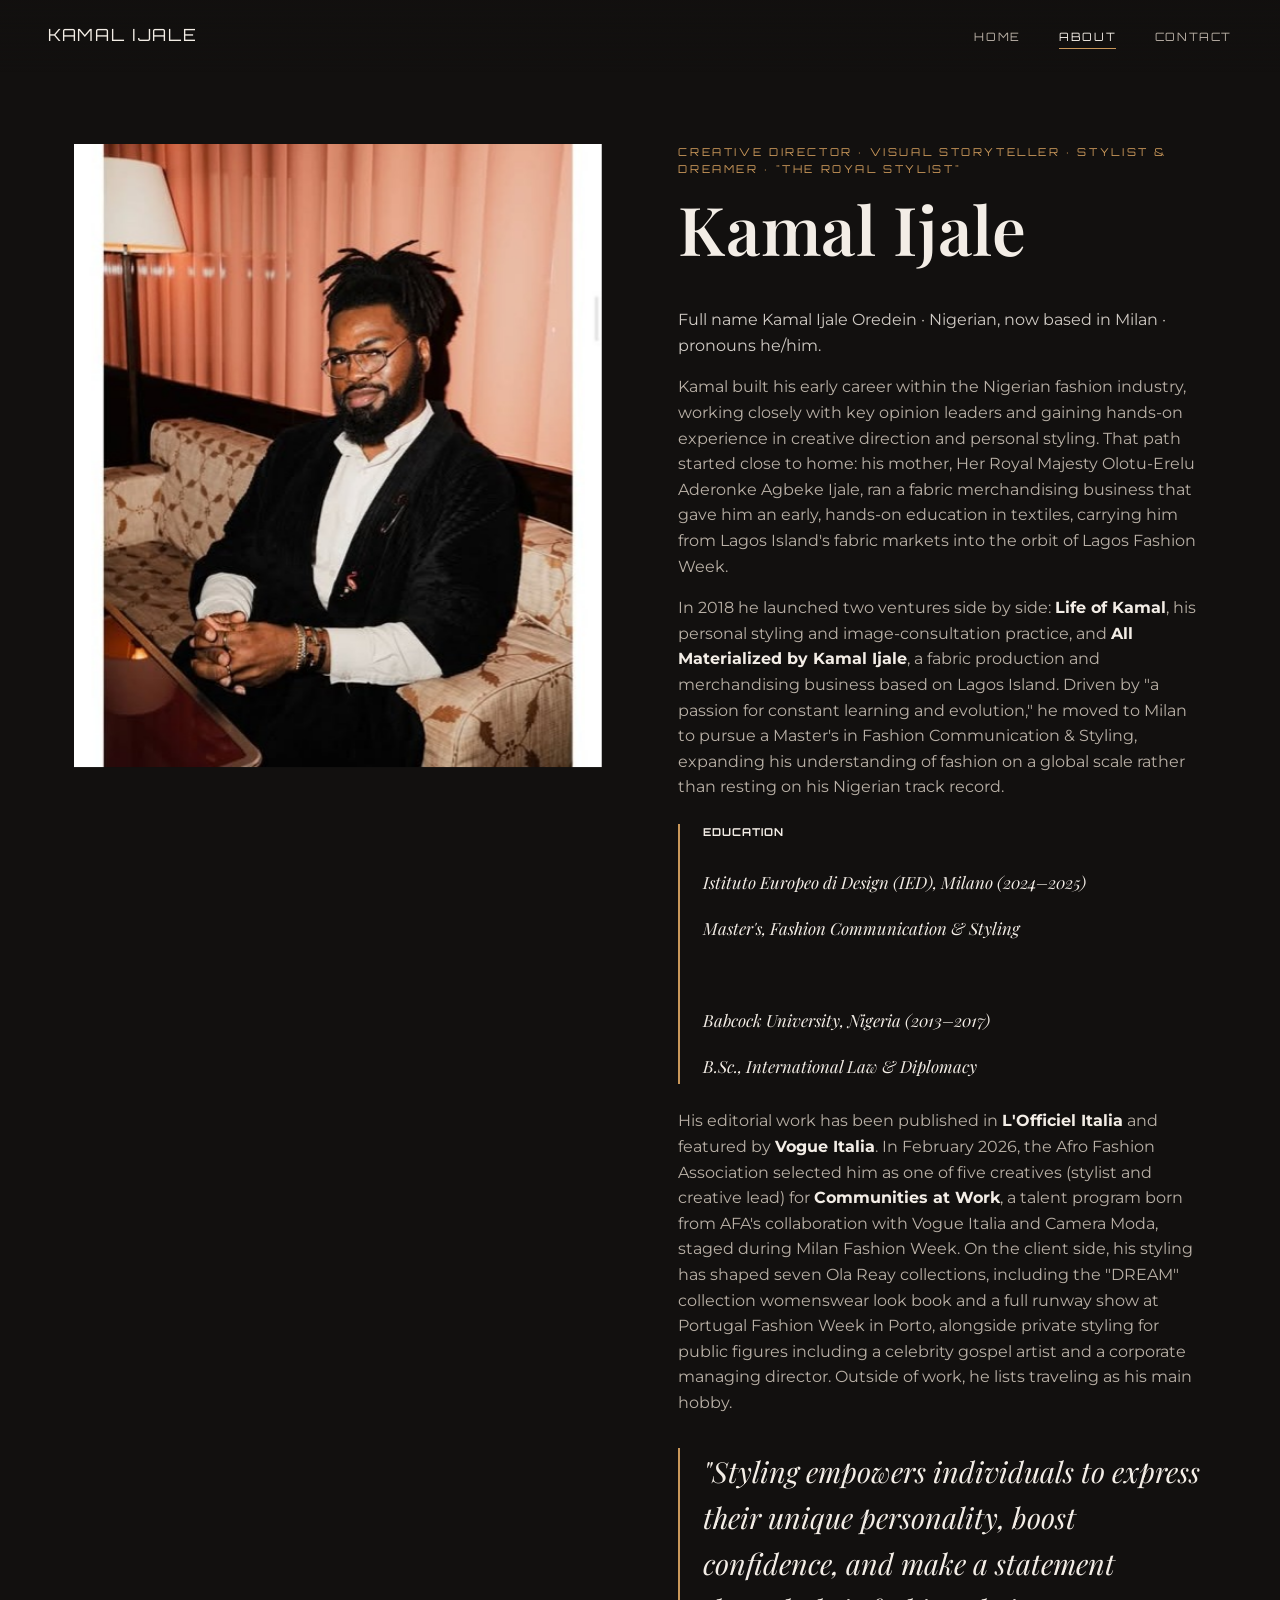
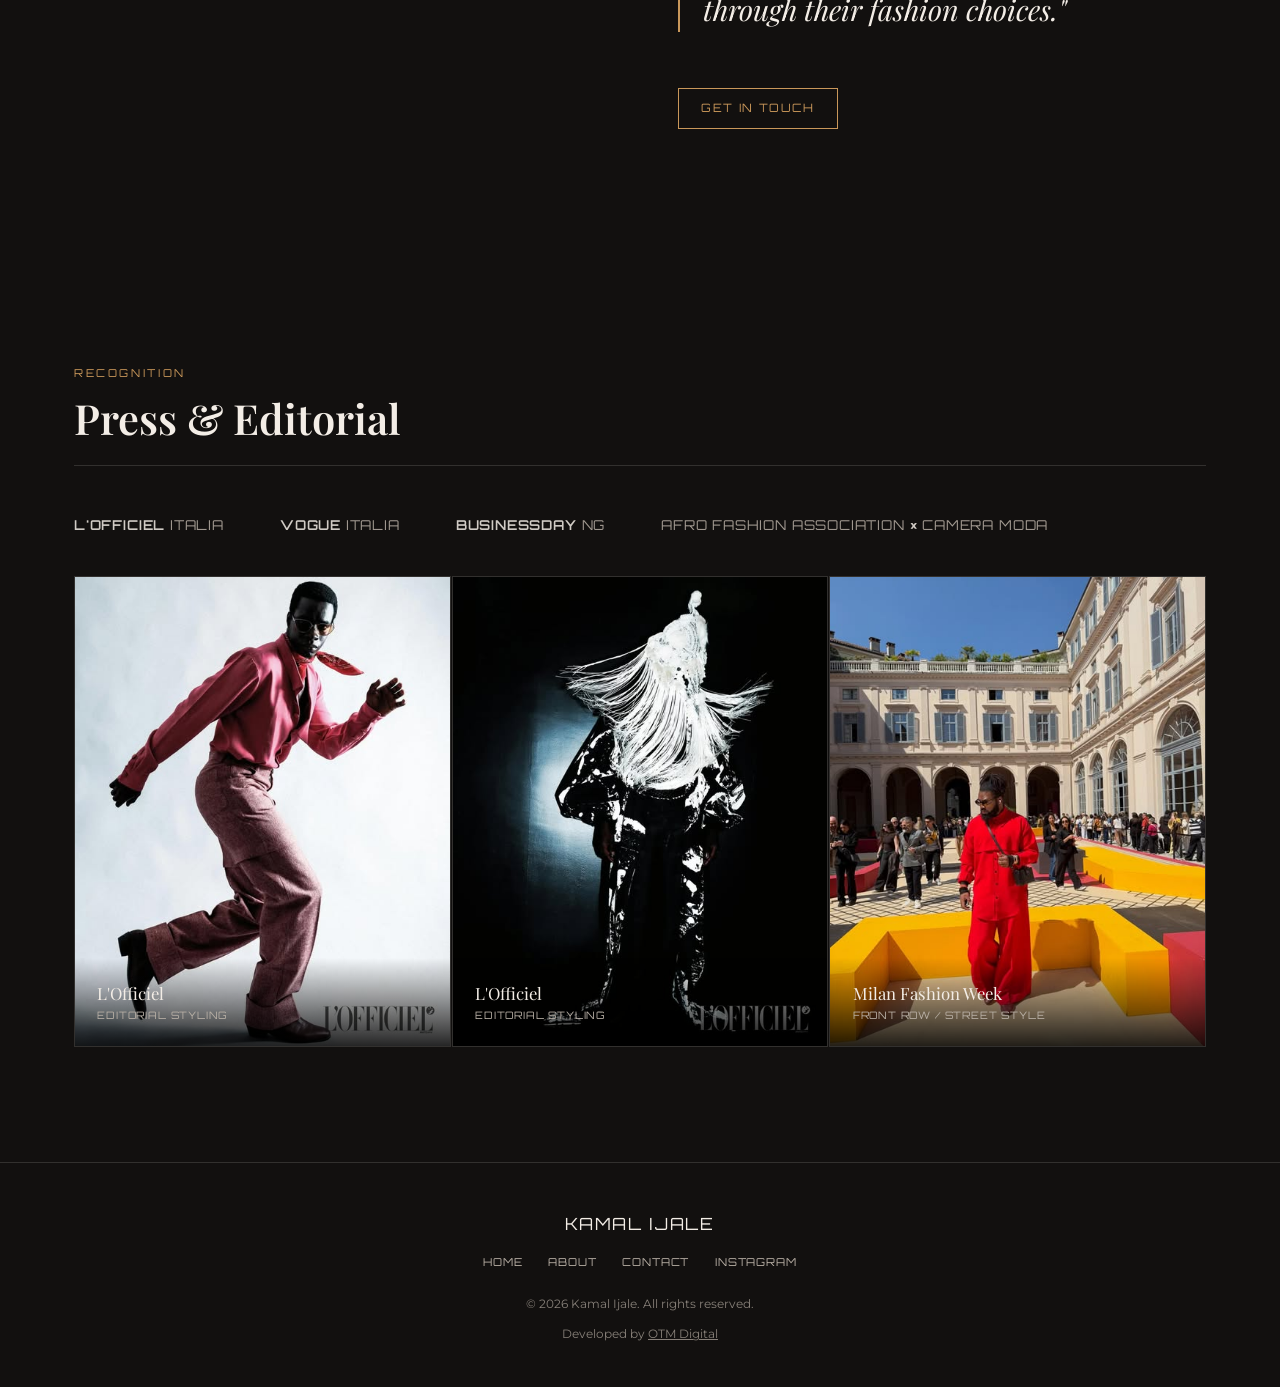
==== commit 52e7fc60: "Remove Projects dropdown from navbar - Remove the 'Projects' nav item and its dropdown submenu   (L'" ====
--- a/about.html
+++ b/about.html
@@ -21,15 +21,6 @@
   <nav>
     <ul class="nav-links">
       <li><a href="index.html">Home</a></li>
-      <li class="has-dropdown">
-        <a href="index.html#l-officiel">Projects</a>
-        <ul class="dropdown-menu">
-          <li><a href="index.html#l-officiel">L'Officiel</a></li>
-          <li><a href="index.html#vogue">Vogue</a></li>
-          <li><a href="index.html#brands">Brands</a></li>
-          <li><a href="index.html#personal-style">Personal Style</a></li>
-        </ul>
-      </li>
       <li><a href="about.html" class="active">About</a></li>
       <li><a href="contact.html">Contact</a></li>
     </ul>
--- a/assets/css/style.css
+++ b/assets/css/style.css
@@ -125,30 +125,6 @@
   color: var(--ink);
   border-color: var(--accent);
 }
-
-.has-dropdown { position: relative; }
-.dropdown-menu {
-  list-style: none;
-  margin: 0; padding: 0.9rem 1.2rem;
-  position: absolute;
-  top: 100%;
-  left: 50%;
-  transform: translateX(-50%) translateY(6px);
-  display: flex;
-  flex-direction: column;
-  gap: 0.8rem;
-  min-width: 170px;
-  background: var(--ground);
-  border: 1px solid var(--rule);
-  opacity: 0;
-  visibility: hidden;
-  transition: opacity 0.15s ease;
-}
-.has-dropdown:hover .dropdown-menu {
-  opacity: 1;
-  visibility: visible;
-}
-.dropdown-menu a { font-size: 0.68rem; white-space: nowrap; }
 
 .nav-toggle {
   display: none;
@@ -171,19 +147,6 @@
   .nav-links.is-open { transform: translateY(0); }
   .nav-links a { font-size: 1rem; }
   .nav-toggle { display: block; z-index: 101; }
-  .has-dropdown { text-align: center; }
-  .dropdown-menu {
-    position: static;
-    transform: none;
-    opacity: 1;
-    visibility: visible;
-    border: none;
-    background: none;
-    padding: 1rem 0 0;
-    align-items: center;
-    gap: 1rem;
-  }
-  .dropdown-menu a { font-size: 0.85rem; color: var(--ink-muted); }
 }
 
 /* ---------- Hero ---------- */
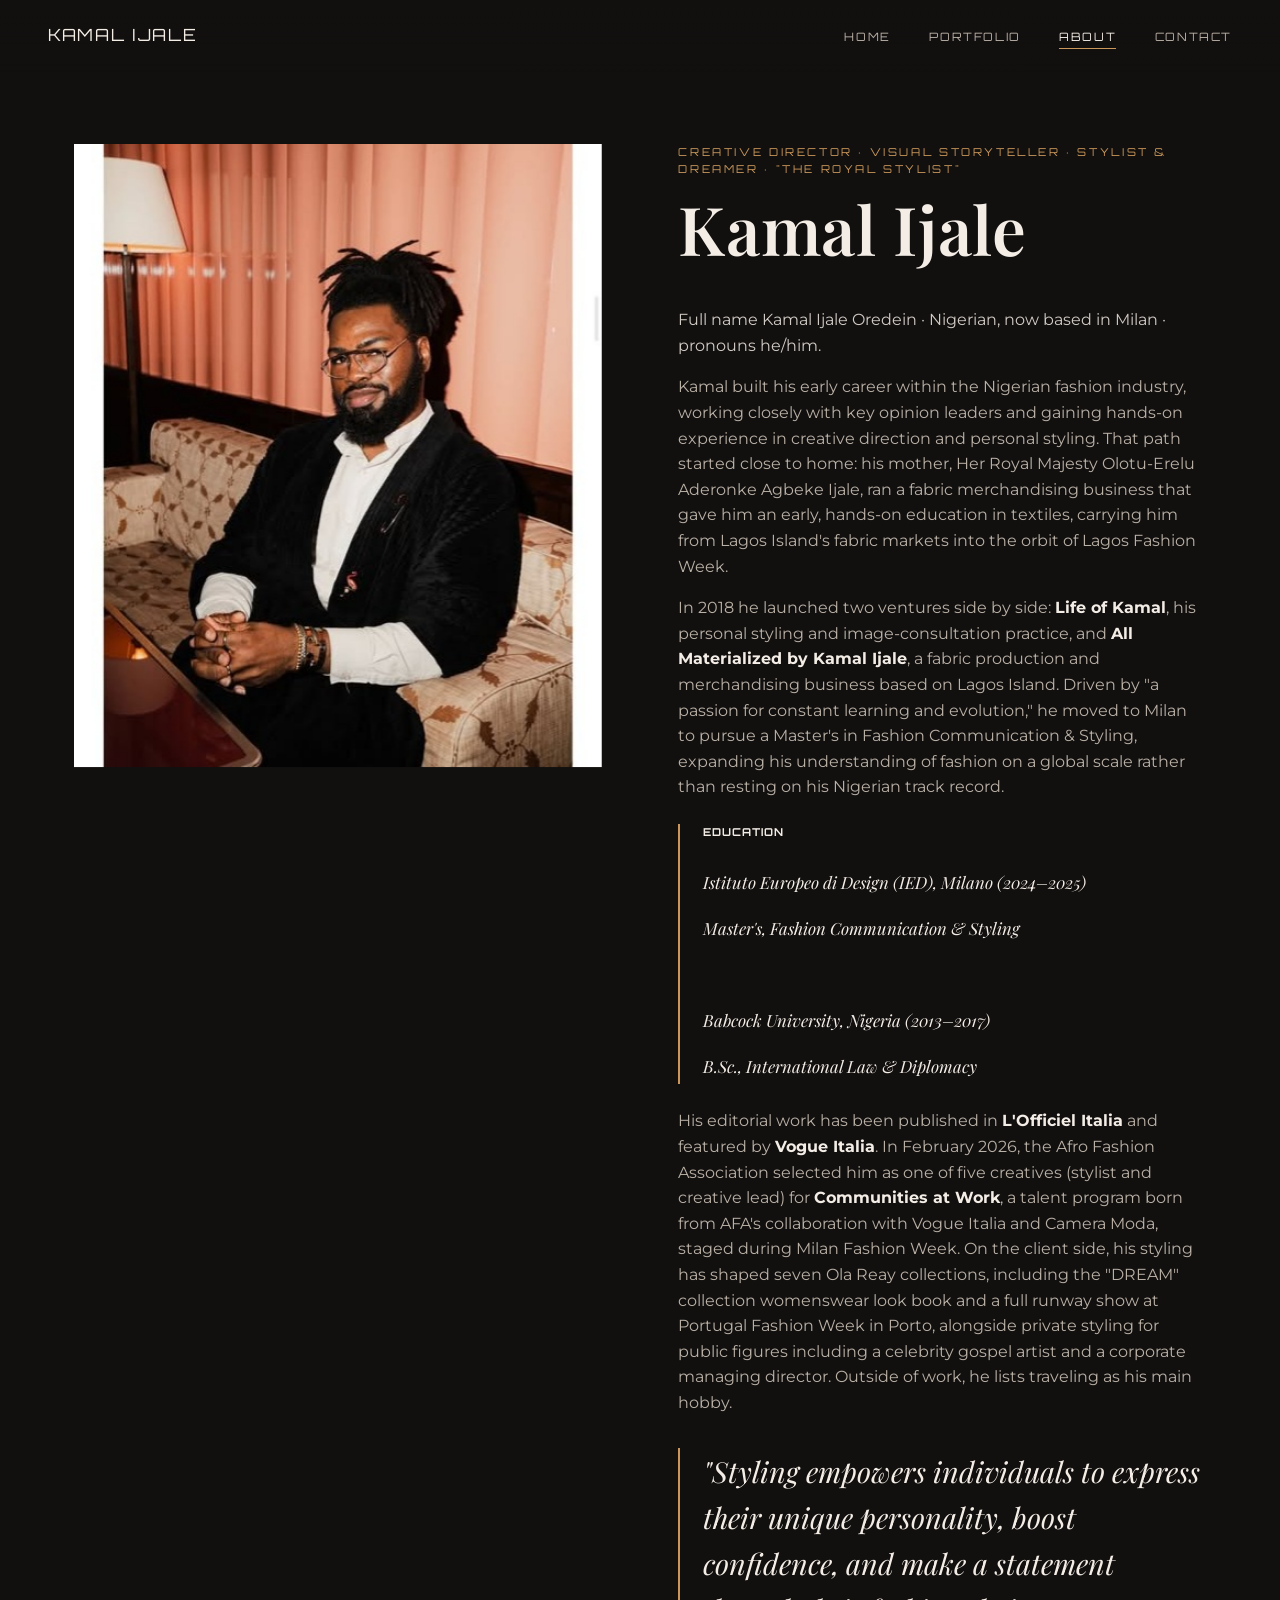
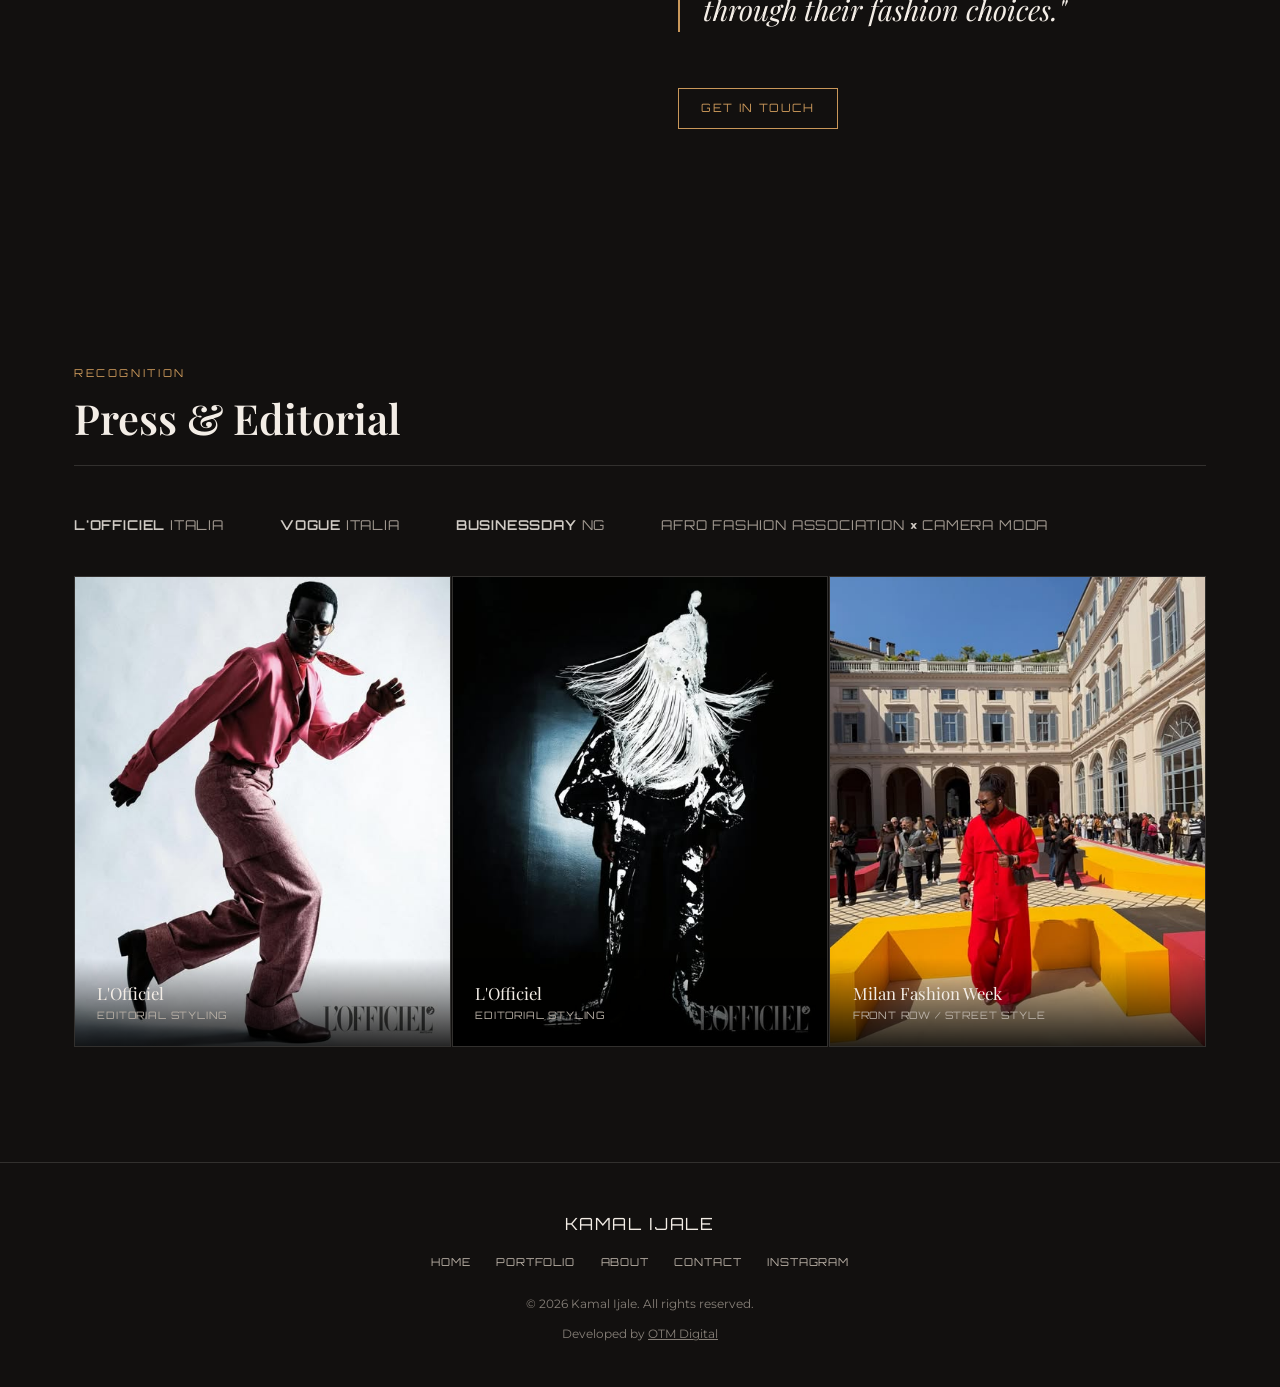
==== commit d55dbbb6: "Recreate Portfolio page with two new editorial projects Sourced from Kamal's PDF portfolio (Google D" ====
--- a/about.html
+++ b/about.html
@@ -21,6 +21,7 @@
   <nav>
     <ul class="nav-links">
       <li><a href="index.html">Home</a></li>
+      <li><a href="portfolio.html">Portfolio</a></li>
       <li><a href="about.html" class="active">About</a></li>
       <li><a href="contact.html">Contact</a></li>
     </ul>
@@ -101,6 +102,7 @@
     <span class="brand">Kamal Ijale</span>
     <ul class="foot-links">
       <li><a href="index.html">Home</a></li>
+      <li><a href="portfolio.html">Portfolio</a></li>
       <li><a href="about.html">About</a></li>
       <li><a href="contact.html">Contact</a></li>
       <li><a href="https://www.instagram.com/kamal.ijale/" target="_blank" rel="noopener">Instagram</a></li>
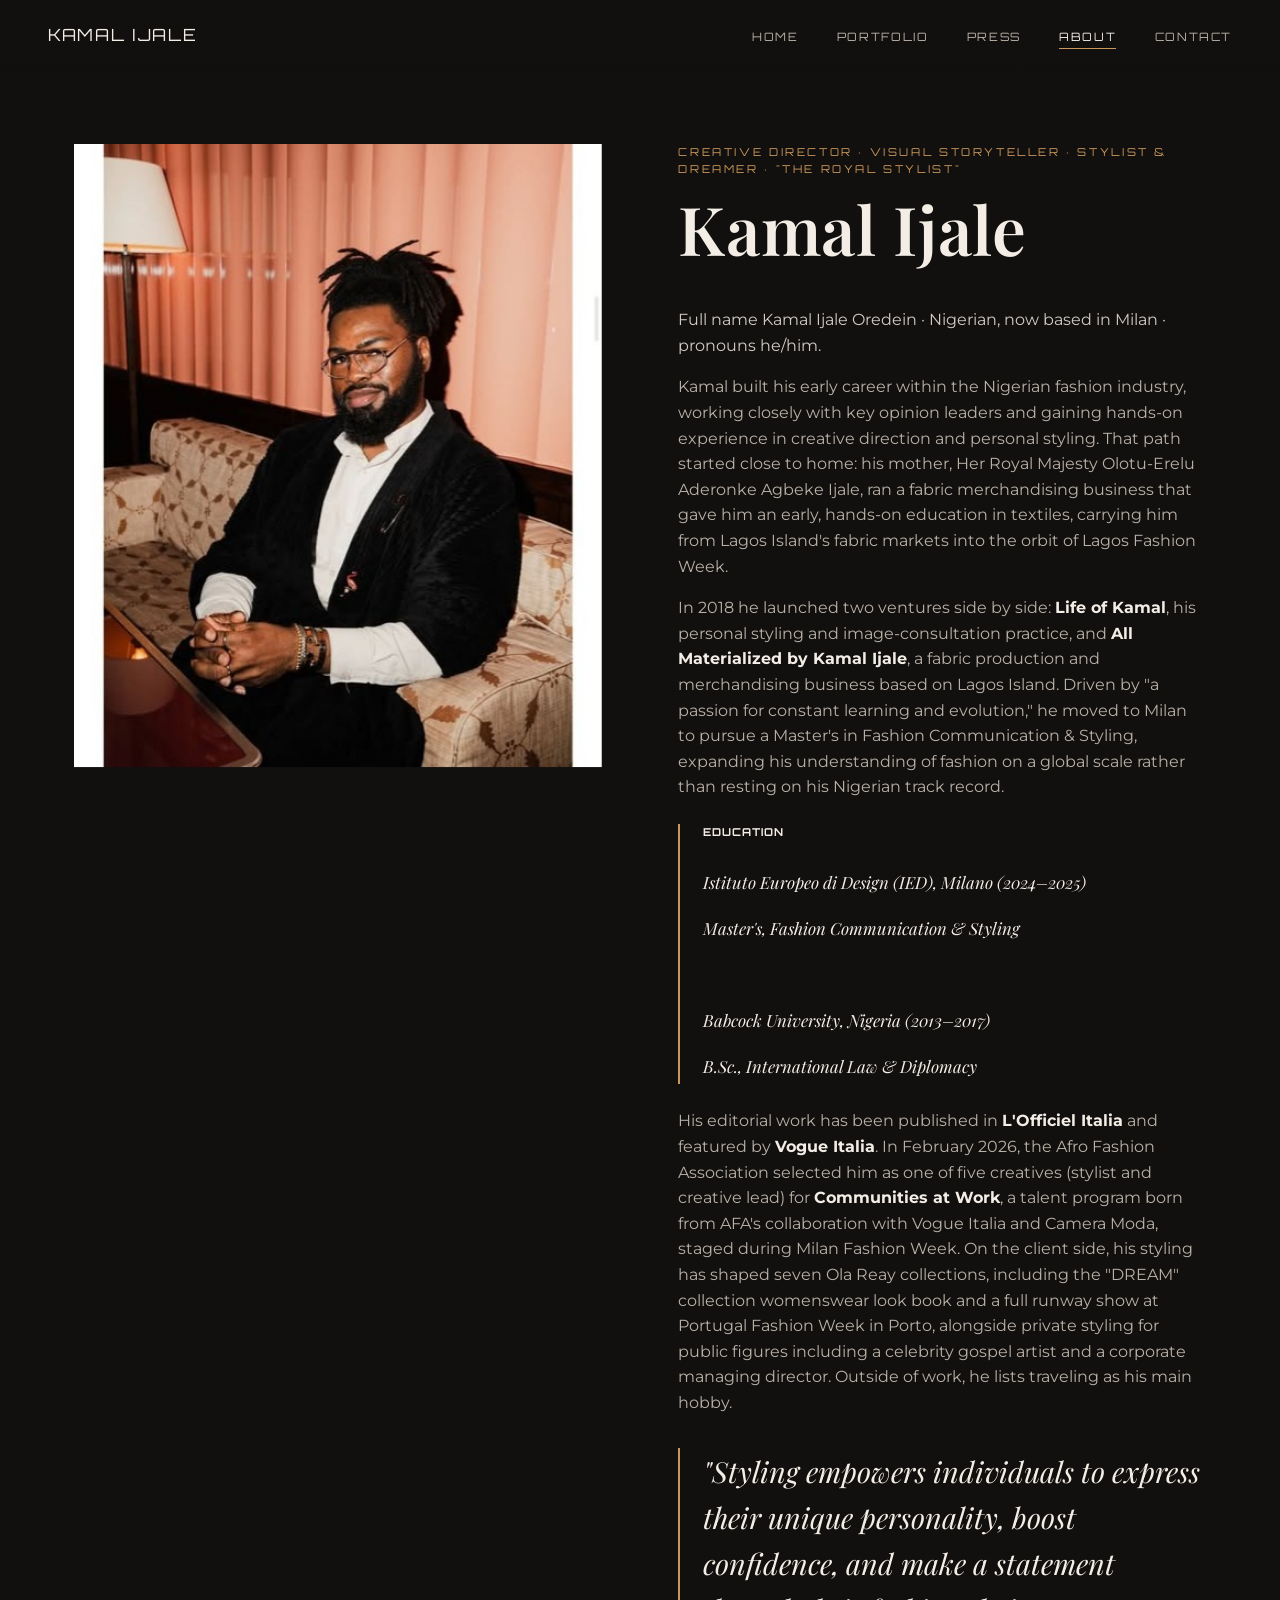
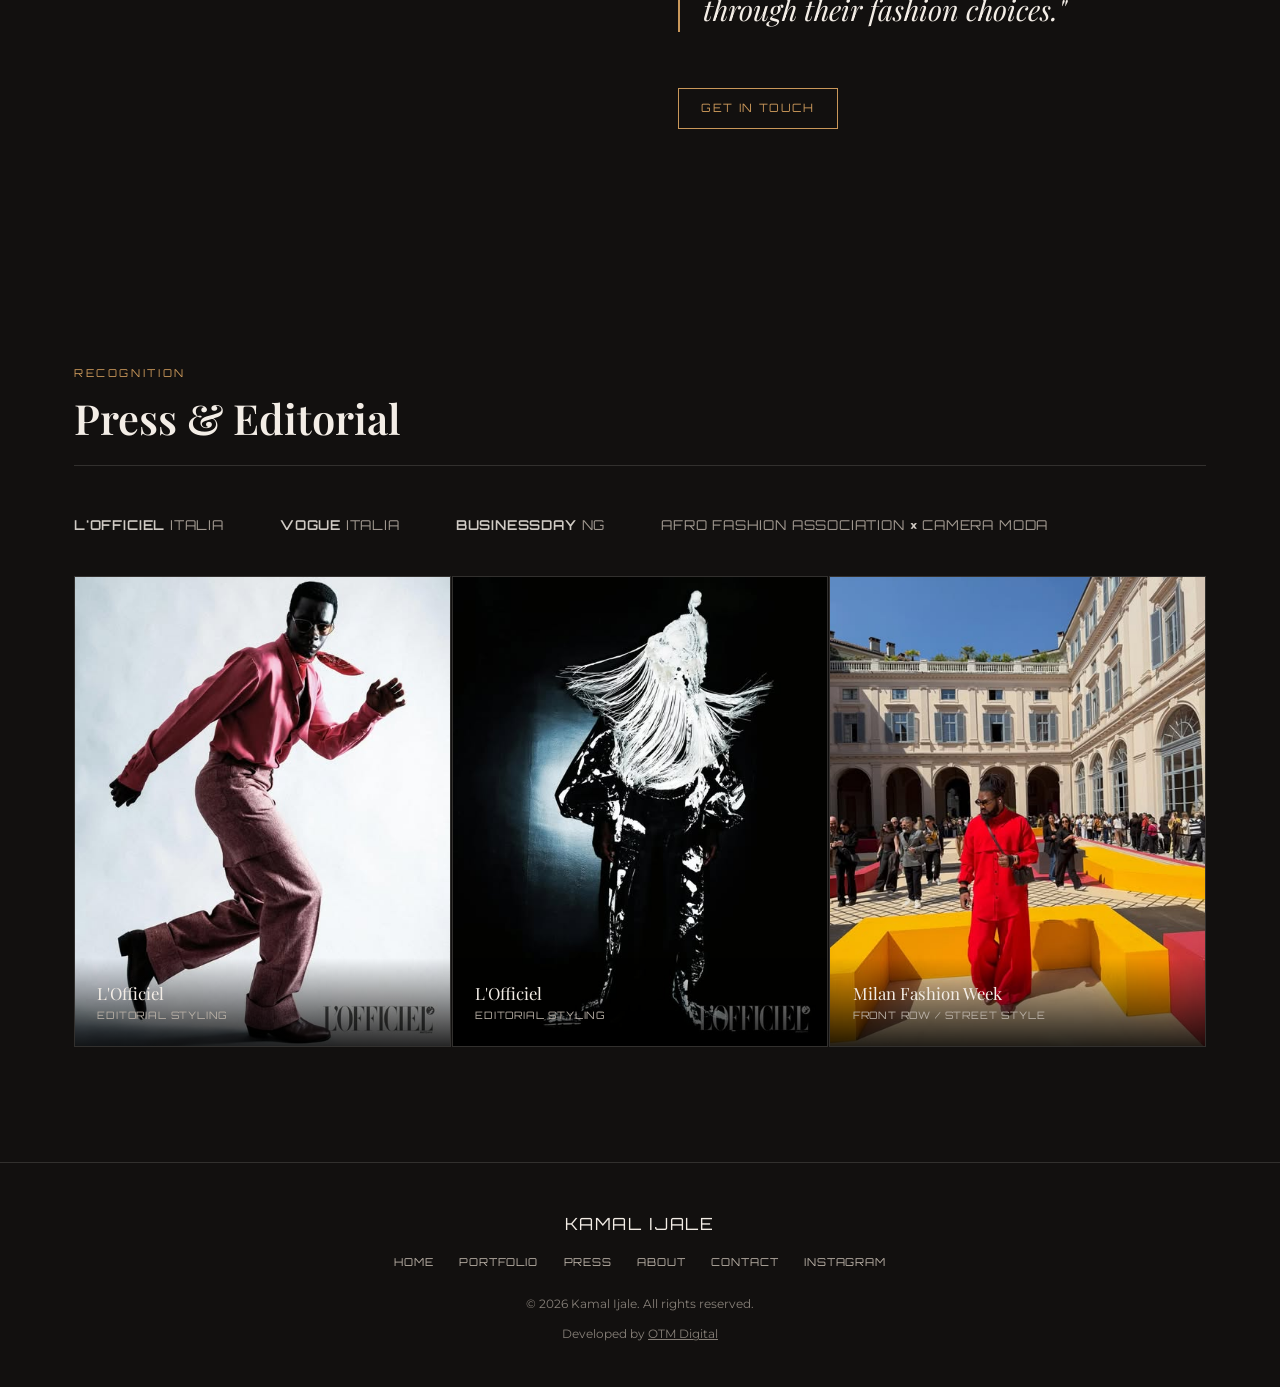
==== commit c237c60f: "Add Press page listing newspaper/site coverage New press.html with 3 verified articles (fetched and " ====
--- a/about.html
+++ b/about.html
@@ -22,6 +22,7 @@
     <ul class="nav-links">
       <li><a href="index.html">Home</a></li>
       <li><a href="portfolio.html">Portfolio</a></li>
+      <li><a href="press.html">Press</a></li>
       <li><a href="about.html" class="active">About</a></li>
       <li><a href="contact.html">Contact</a></li>
     </ul>
@@ -103,6 +104,7 @@
     <ul class="foot-links">
       <li><a href="index.html">Home</a></li>
       <li><a href="portfolio.html">Portfolio</a></li>
+      <li><a href="press.html">Press</a></li>
       <li><a href="about.html">About</a></li>
       <li><a href="contact.html">Contact</a></li>
       <li><a href="https://www.instagram.com/kamal.ijale/" target="_blank" rel="noopener">Instagram</a></li>
--- a/assets/css/style.css
+++ b/assets/css/style.css
@@ -403,6 +403,46 @@
 }
 .press-mark strong { color: var(--ink); font-weight: 600; }
 
+/* ---------- Press articles (news.html) ---------- */
+.press-list {
+  display: grid;
+  gap: 2rem;
+}
+.press-card {
+  display: grid;
+  grid-template-columns: 1fr auto;
+  align-items: start;
+  gap: 1.5rem;
+  padding: 2rem 0;
+  border-top: 1px solid var(--rule);
+}
+.press-card:last-child { border-bottom: 1px solid var(--rule); }
+.press-card .outlet {
+  font-family: var(--font-futuristic);
+  font-size: 0.72rem;
+  letter-spacing: 0.1em;
+  text-transform: uppercase;
+  color: var(--accent);
+  display: block;
+  margin-bottom: 0.6rem;
+}
+.press-card h3 {
+  margin: 0 0 0.6rem;
+  font-size: 1.3rem;
+}
+.press-card .press-date {
+  font-family: var(--font-futuristic);
+  font-size: 0.68rem;
+  letter-spacing: 0.06em;
+  color: var(--ink-muted);
+  display: block;
+  margin-bottom: 0.8rem;
+}
+.press-card p { color: var(--ink); opacity: 0.85; max-width: 65ch; }
+@media (max-width: 700px) {
+  .press-card { grid-template-columns: 1fr; }
+}
+
 /* ---------- Services ---------- */
 .services-grid {
   display: grid;
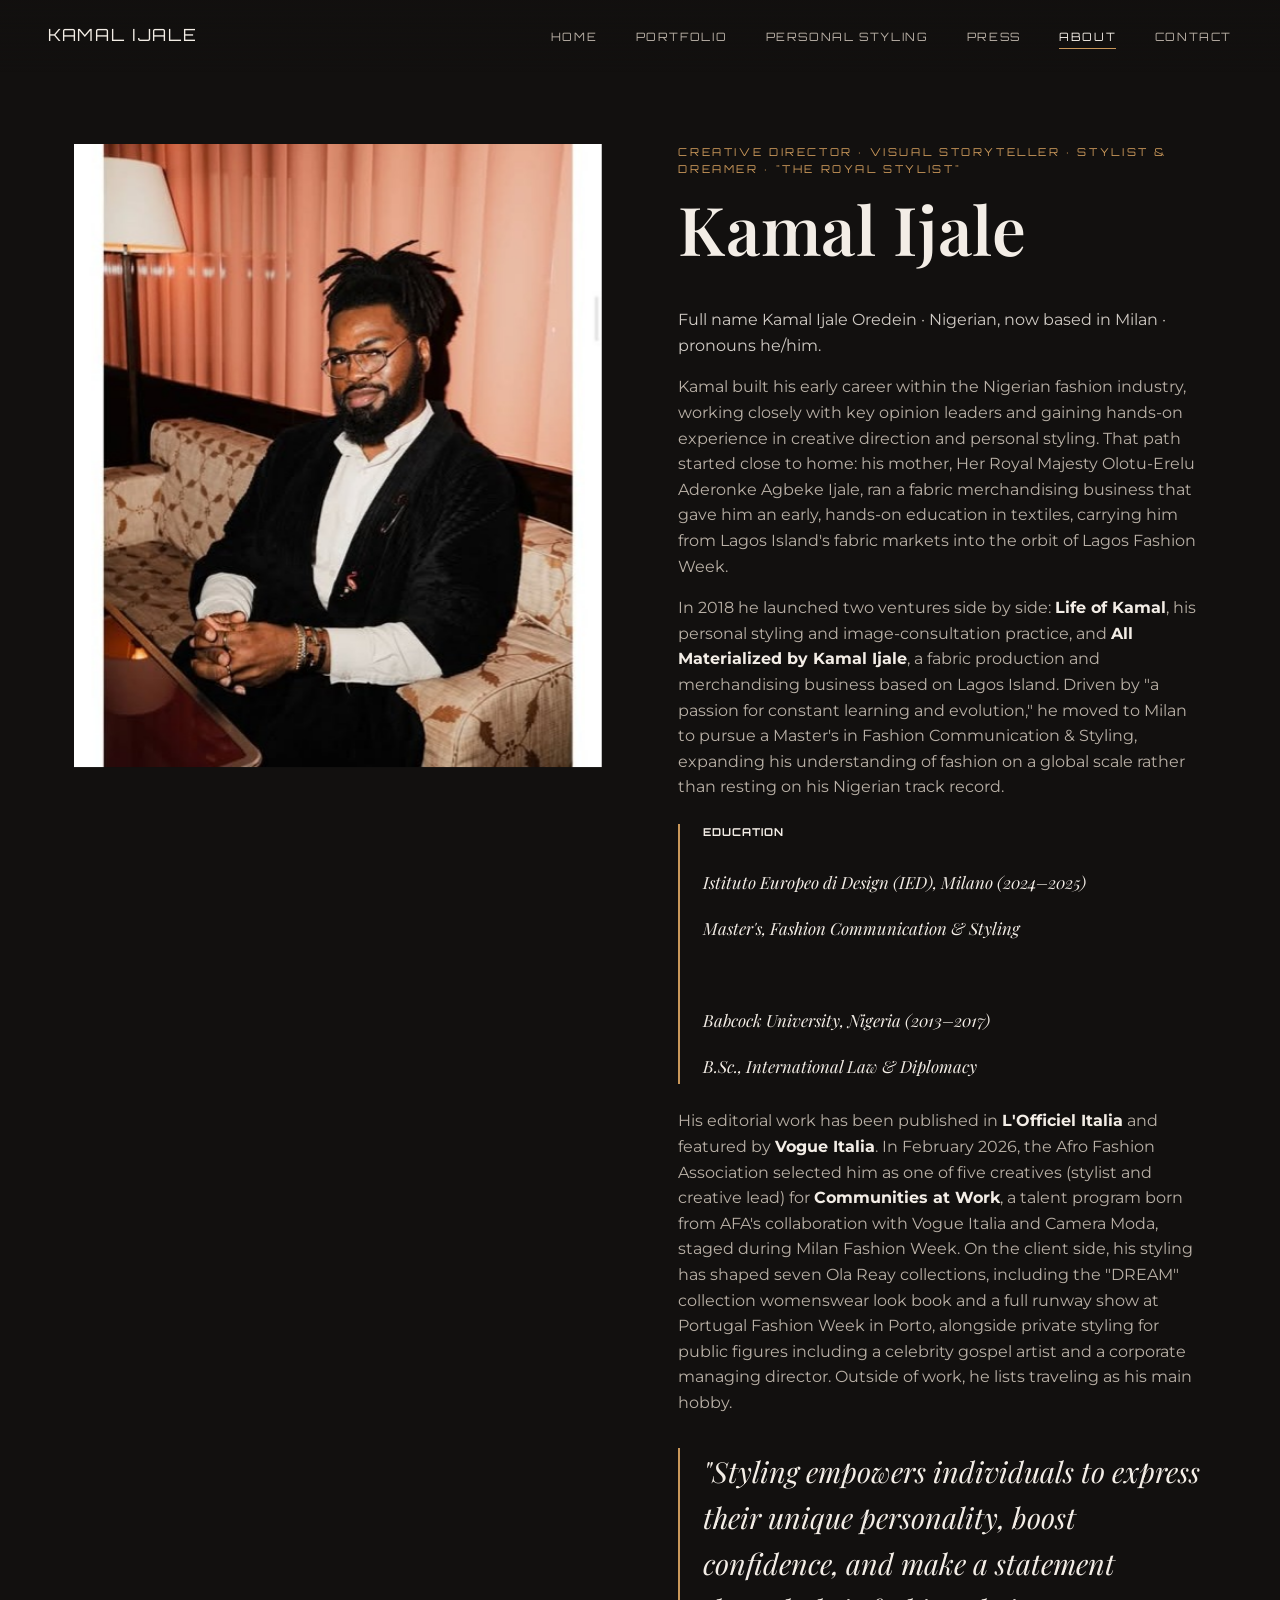
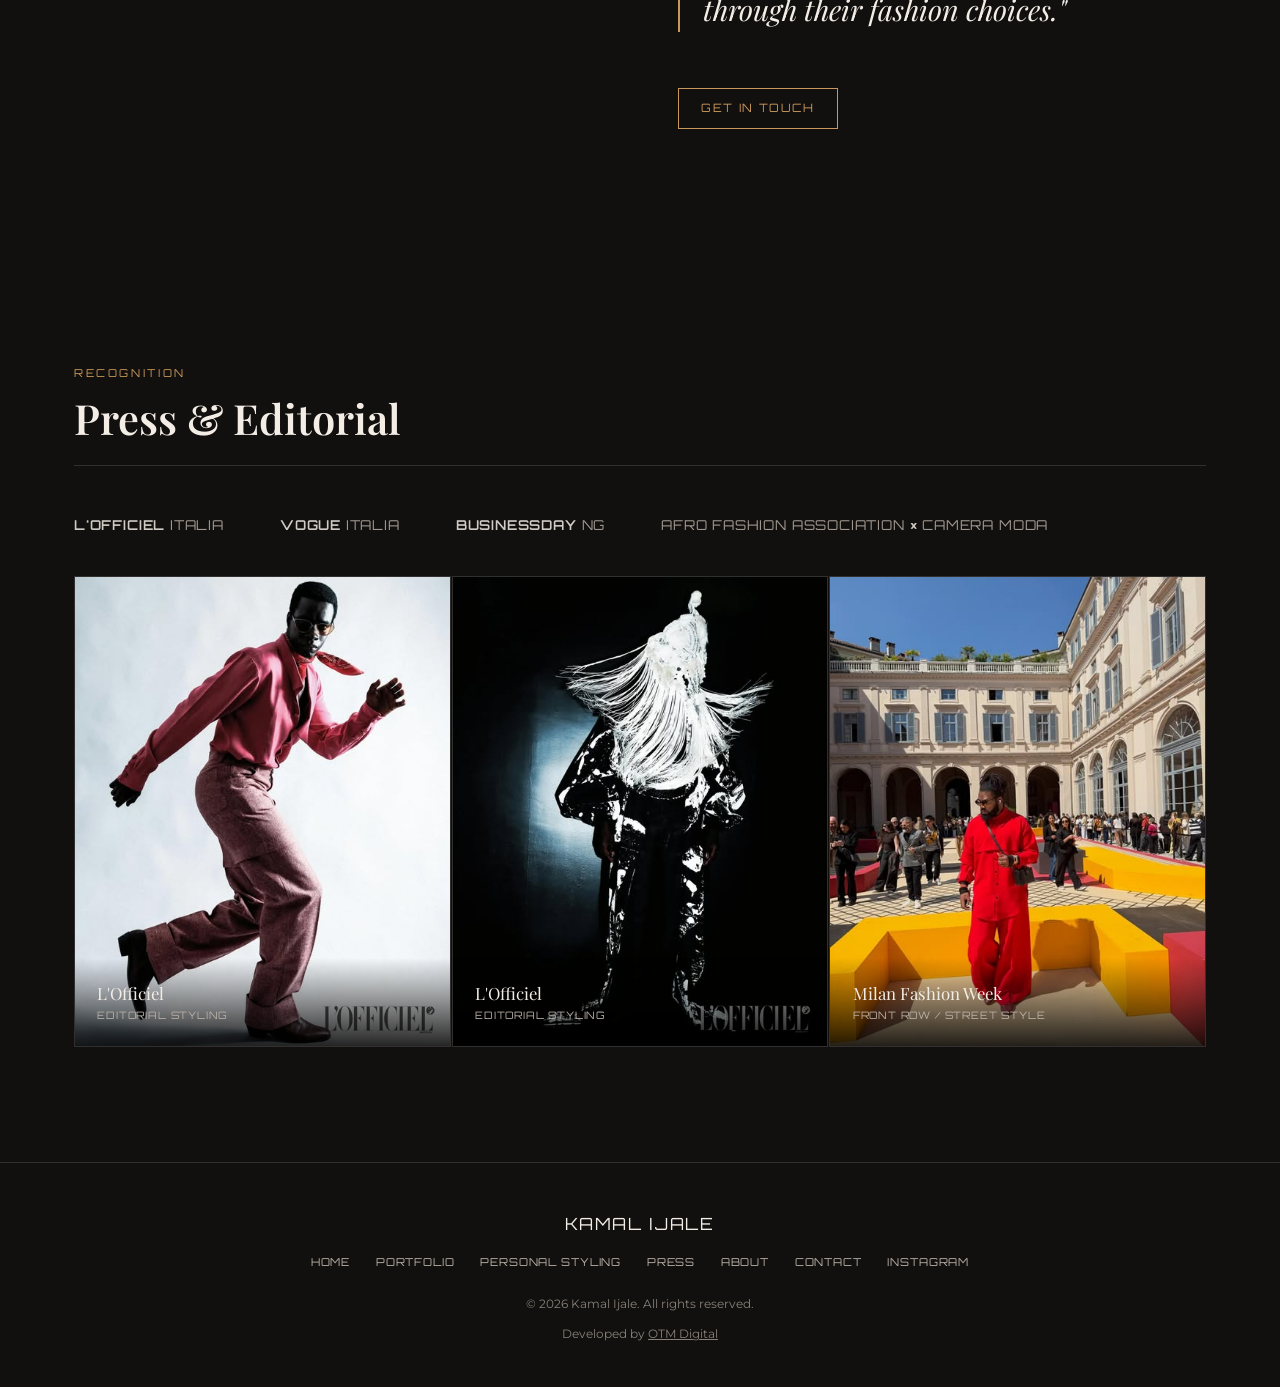
==== commit 8bb0b2b1: "Add Personal Styling page with the homepage client photos New personal-styling.html with the same 5 " ====
--- a/about.html
+++ b/about.html
@@ -22,6 +22,7 @@
     <ul class="nav-links">
       <li><a href="index.html">Home</a></li>
       <li><a href="portfolio.html">Portfolio</a></li>
+      <li><a href="personal-styling.html">Personal Styling</a></li>
       <li><a href="press.html">Press</a></li>
       <li><a href="about.html" class="active">About</a></li>
       <li><a href="contact.html">Contact</a></li>
@@ -104,6 +105,7 @@
     <ul class="foot-links">
       <li><a href="index.html">Home</a></li>
       <li><a href="portfolio.html">Portfolio</a></li>
+      <li><a href="personal-styling.html">Personal Styling</a></li>
       <li><a href="press.html">Press</a></li>
       <li><a href="about.html">About</a></li>
       <li><a href="contact.html">Contact</a></li>
--- a/assets/css/style.css
+++ b/assets/css/style.css
@@ -410,13 +410,23 @@
 }
 .press-card {
   display: grid;
-  grid-template-columns: 1fr auto;
+  grid-template-columns: 240px 1fr auto;
   align-items: start;
-  gap: 1.5rem;
+  gap: 2rem;
   padding: 2rem 0;
   border-top: 1px solid var(--rule);
 }
 .press-card:last-child { border-bottom: 1px solid var(--rule); }
+.press-card .press-cover {
+  width: 100%;
+  aspect-ratio: 4/3;
+  object-fit: cover;
+  border: 1px solid var(--rule);
+}
+@media (max-width: 700px) {
+  .press-card { grid-template-columns: 1fr; }
+  .press-card .press-cover { aspect-ratio: 16/10; }
+}
 .press-card .outlet {
   font-family: var(--font-futuristic);
   font-size: 0.72rem;
@@ -439,9 +449,6 @@
   margin-bottom: 0.8rem;
 }
 .press-card p { color: var(--ink); opacity: 0.85; max-width: 65ch; }
-@media (max-width: 700px) {
-  .press-card { grid-template-columns: 1fr; }
-}
 
 /* ---------- Services ---------- */
 .services-grid {
